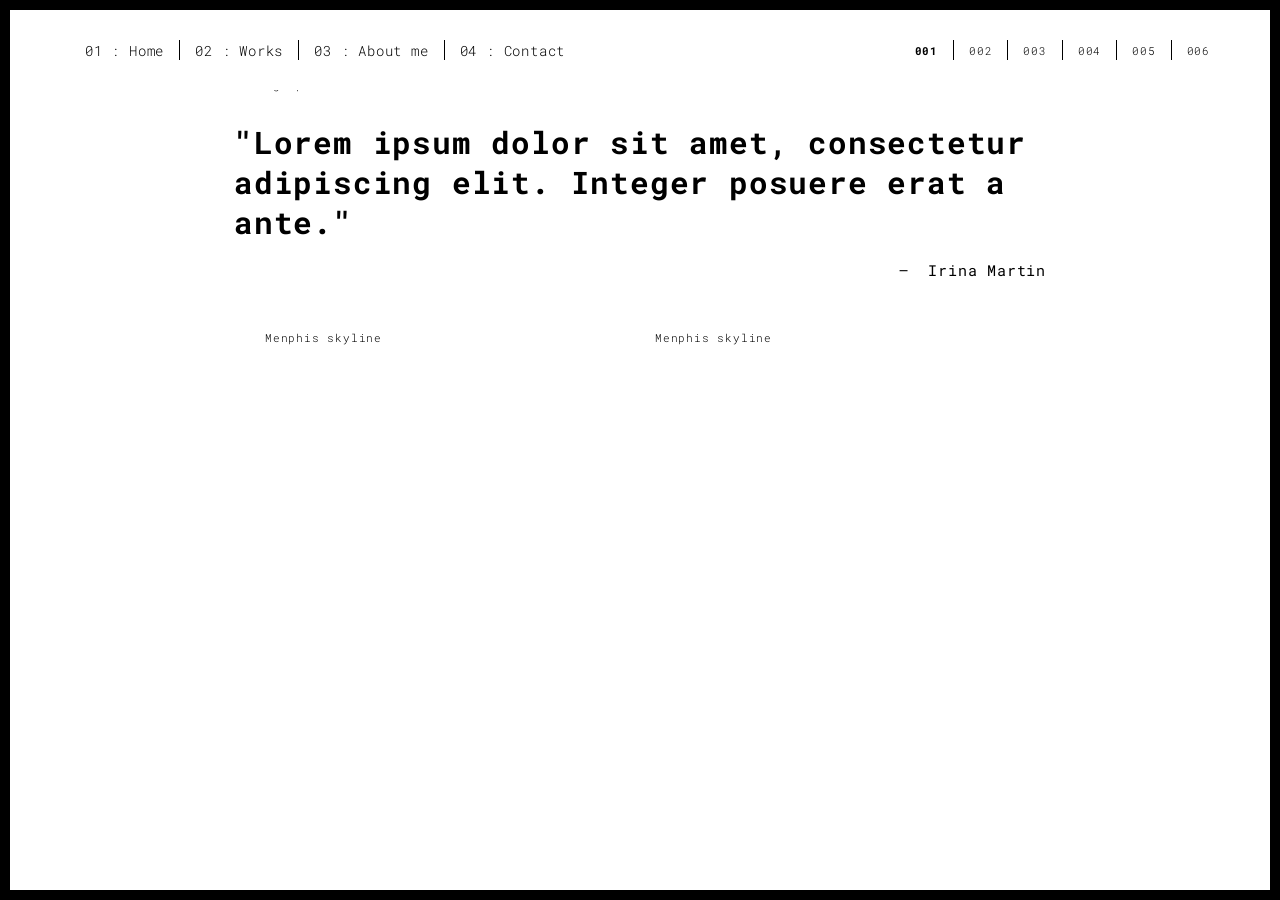
==== work.html @ f18ed704 "Add files via upload First Commit" ====
<!DOCTYPE html>
<html lang="en">

<head>
  <meta charset="UTF-8">
  <meta content="IE=edge" http-equiv="X-UA-Compatible">
  <meta content="width=device-width,initial-scale=1" name="viewport">
  <meta content="description" name="description">
  <meta name="google" content="notranslate" />
  <meta content="Mashup templates have been developped by Orson.io team" name="author">

  <!-- Disable tap highlight on IE -->
  <meta name="msapplication-tap-highlight" content="no">
  
  <link rel="apple-touch-icon" sizes="180x180" href="./assets/apple-icon-180x180.png">
  <link href="./assets/favicon.ico" rel="icon">

  <title>Title page</title>  

<link href="./main.3f6952e4.css" rel="stylesheet"></head>

<body class="">
<div id="site-border-left"></div>
<div id="site-border-right"></div>
<div id="site-border-top"></div>
<div id="site-border-bottom"></div>
<!-- Add your content of header -->
<header>
  <nav class="navbar  navbar-fixed-top navbar-default">
    <div class="container">
        <button type="button" class="navbar-toggle collapsed" data-toggle="collapse" data-target="#navbar-collapse" aria-expanded="false">
          <span class="sr-only">Toggle navigation</span>
          <span class="icon-bar"></span>
          <span class="icon-bar"></span>
          <span class="icon-bar"></span>
        </button>

      <div class="collapse navbar-collapse" id="navbar-collapse">
        <ul class="nav navbar-nav ">
          <li><a href="./index.html" title="">01 : Home</a></li>
          <li><a href="./works.html" title="">02 : Works</a></li>
          <li><a href="./about.html" title="">03 : About me</a></li>
          <li><a href="./contact.html" title="">04 : Contact</a></li>
        </ul>


          <ul class="nav navbar-nav navbar-right navbar-small visible-md visible-lg">
            <li><a href="./index.html" title="" class="active">001</a></li>
            <li><a href="./index.html" title="">002</a></li>
            <li><a href="./index.html" title="">003</a></li>
            <li><a href="./index.html" title="">004</a></li>
            <li><a href="./index.html" title="">005</a></li>
            <li><a href="./index.html" title="">006</a></li>
          </ul>


      </div> 
    </div>
  </nav>
</header>
<div class="section-container">
  <div class="container">
    <div class="row">
      <div class="col-xs-12">
        <img src="./assets/images/work001-01.jpg" class="img-responsive" alt="">
        <div class="card-container">
          <div class="text-center">
            <h1 class="h2">001 : Fringilla sit amet</h1>
          </div>
          <p>Coming Up Soon.</p>

          <blockquote>
            <p>"Lorem ipsum dolor sit amet, consectetur adipiscing elit. Integer posuere erat a ante."</p>
            <small class="pull-right">Irina Martin</small>
          </blockquote>
        </div>
      </div>

      
      
      <div class="col-md-8 col-md-offset-2 section-container-spacer">
        <div class="row">
          <div class="col-xs-12 col-md-6">
            <img src="./assets/images/work001-02.jpg" class="img-responsive" alt="">
            <p>Menphis skyline</p>
          </div>
          <div class="col-xs-12 col-md-6">
            <img src="./assets/images/work001-03.jpg" class="img-responsive" alt="">
            <p>Menphis skyline</p>
          </div>
        </div>
      </div>

      <div class="col-xs-12">
        <img src="./assets/images/work001-04.jpg" class="img-responsive" alt="">
      </div>

    </div>
  </div>
</div>


<footer class="footer-container text-center">
  <div class="container">
    <div class="row">
      <div class="col-xs-12">
      </div>
    </div>
  </div>
</footer>

<script>
  document.addEventListener("DOMContentLoaded", function (event) {
     navActivePage();
  });
</script>

<!-- Google Analytics: change UA-XXXXX-X to be your site's ID 

<script>
  (function (i, s, o, g, r, a, m) {
    i['GoogleAnalyticsObject'] = r; i[r] = i[r] || function () {
      (i[r].q = i[r].q || []).push(arguments)
    }, i[r].l = 1 * new Date(); a = s.createElement(o),
      m = s.getElementsByTagName(o)[0]; a.async = 1; a.src = g; m.parentNode.insertBefore(a, m)
  })(window, document, 'script', '//www.google-analytics.com/analytics.js', 'ga');
  ga('create', 'UA-XXXXX-X', 'auto');
  ga('send', 'pageview');
</script>

--> <script type="text/javascript" src="./main.70a66962.js"></script></body>

</html>
---- main.3f6952e4.css ----
@import url(https://fonts.googleapis.com/css?family=Roboto:900|Roboto+Mono:300,400,700);@import url(https://maxcdn.bootstrapcdn.com/font-awesome/4.7.0/css/font-awesome.min.css);/*!
 * Bootstrap v3.3.7 (http://getbootstrap.com)
 * Copyright 2011-2016 Twitter, Inc.
 * Licensed under MIT (https://github.com/twbs/bootstrap/blob/master/LICENSE)
 */
/*! normalize.css v3.0.3 | MIT License | github.com/necolas/normalize.css */html{font-family:sans-serif;-ms-text-size-adjust:100%;-webkit-text-size-adjust:100%}body{margin:0}article,aside,details,figcaption,figure,footer,header,hgroup,main,menu,nav,section,summary{display:block}audio,canvas,progress,video{display:inline-block;vertical-align:baseline}audio:not([controls]){display:none;height:0}[hidden],template{display:none}a{background-color:transparent}a:active,a:hover{outline:0}abbr[title]{border-bottom:1px dotted}b,strong{font-weight:700}dfn{font-style:italic}h1{font-size:2em;margin:.67em 0}mark{background:#ff0;color:#000}small{font-size:80%}sub,sup{font-size:75%;line-height:0;position:relative;vertical-align:baseline}sup{top:-.5em}sub{bottom:-.25em}img{border:0}svg:not(:root){overflow:hidden}figure{margin:1em 40px}hr{box-sizing:content-box;height:0}pre{overflow:auto}code,kbd,pre,samp{font-family:monospace,monospace;font-size:1em}button,input,optgroup,select,textarea{color:inherit;font:inherit;margin:0}button{overflow:visible}button,select{text-transform:none}button,html input[type=button],input[type=reset],input[type=submit]{-webkit-appearance:button;cursor:pointer}button[disabled],html input[disabled]{cursor:default}button::-moz-focus-inner,input::-moz-focus-inner{border:0;padding:0}input{line-height:normal}input[type=checkbox],input[type=radio]{box-sizing:border-box;padding:0}input[type=number]::-webkit-inner-spin-button,input[type=number]::-webkit-outer-spin-button{height:auto}input[type=search]{-webkit-appearance:textfield;box-sizing:content-box}input[type=search]::-webkit-search-cancel-button,input[type=search]::-webkit-search-decoration{-webkit-appearance:none}fieldset{border:1px solid silver;margin:0 2px;padding:.35em .625em .75em}textarea{overflow:auto}optgroup{font-weight:700}table{border-collapse:collapse;border-spacing:0}td,th{padding:0}

/*! Source: https://github.com/h5bp/html5-boilerplate/blob/master/src/css/main.css */@media print{*,:after,:before{background:transparent!important;color:#000!important;box-shadow:none!important;text-shadow:none!important}a,a:visited{text-decoration:underline}a[href]:after{content:" (" attr(href) ")"}abbr[title]:after{content:" (" attr(title) ")"}a[href^="#"]:after,a[href^="javascript:"]:after{content:""}blockquote,pre{border:1px solid #999;page-break-inside:avoid}thead{display:table-header-group}img,tr{page-break-inside:avoid}img{max-width:100%!important}h2,h3,p{orphans:3;widows:3}h2,h3{page-break-after:avoid}.navbar{display:none}.btn>.caret,.dropup>.btn>.caret{border-top-color:#000!important}.label{border:1px solid #000}.table{border-collapse:collapse!important}.table td,.table th{background-color:#fff!important}.table-bordered td,.table-bordered th{border:1px solid #ddd!important}}*,:after,:before{-webkit-box-sizing:border-box;-moz-box-sizing:border-box;box-sizing:border-box}html{font-size:10px;-webkit-tap-highlight-color:transparent}body{font-family:Roboto Mono,Helvetica,Arial,sans-serif;font-size:11px;line-height:1.78;color:#000;background-color:#fff}button,input,select,textarea{font-family:inherit;font-size:inherit;line-height:inherit}a{color:#001aff;text-decoration:none}a:focus,a:hover{color:#0012b3;text-decoration:underline}a:focus{outline:5px auto -webkit-focus-ring-color;outline-offset:-2px}figure{margin:0}img{vertical-align:middle}.img-responsive{display:block;max-width:100%;height:auto}.img-rounded{border-radius:0}.img-thumbnail{padding:4px;line-height:1.78;background-color:#fff;border:1px solid #ddd;border-radius:0;-webkit-transition:all .2s ease-in-out;-o-transition:all .2s ease-in-out;transition:all .2s ease-in-out;display:inline-block;max-width:100%;height:auto}.img-circle{border-radius:50%}hr{margin-top:19px;margin-bottom:19px;border:0;border-top:1px solid #eee}.sr-only{position:absolute;width:1px;height:1px;margin:-1px;padding:0;overflow:hidden;clip:rect(0,0,0,0);border:0}.sr-only-focusable:active,.sr-only-focusable:focus{position:static;width:auto;height:auto;margin:0;overflow:visible;clip:auto}[role=button]{cursor:pointer}.h1,.h2,.h3,.h4,.h5,.h6,h1,h2,h3,h4,h5,h6{font-family:Roboto Mono,Helvetica,Arial,sans-serif;font-weight:700;line-height:1.1;color:#000}.h1 .small,.h1 small,.h2 .small,.h2 small,.h3 .small,.h3 small,.h4 .small,.h4 small,.h5 .small,.h5 small,.h6 .small,.h6 small,h1 .small,h1 small,h2 .small,h2 small,h3 .small,h3 small,h4 .small,h4 small,h5 .small,h5 small,h6 .small,h6 small{font-weight:400;line-height:1;color:#777}.h1,.h2,.h3,h1,h2,h3{margin-top:19px;margin-bottom:9.5px}.h1 .small,.h1 small,.h2 .small,.h2 small,.h3 .small,.h3 small,h1 .small,h1 small,h2 .small,h2 small,h3 .small,h3 small{font-size:65%}.h4,.h5,.h6,h4,h5,h6{margin-top:9.5px;margin-bottom:9.5px}.h4 .small,.h4 small,.h5 .small,.h5 small,.h6 .small,.h6 small,h4 .small,h4 small,h5 .small,h5 small,h6 .small,h6 small{font-size:75%}.h1,h1{font-size:70px}.h2,h2{font-size:30px}.h3,h3{font-size:20px}.h4,.h5,h4,h5{font-size:11px}.h6,h6{font-size:10px}p{margin:0 0 9.5px}.lead{margin-bottom:19px;font-size:12px;font-weight:300;line-height:1.4}@media (min-width:768px){.lead{font-size:16.5px}}.small,small{font-size:90%}.mark,mark{background-color:#fcf8e3;padding:.2em}.text-left{text-align:left}.text-right{text-align:right}.text-center{text-align:center}.text-justify{text-align:justify}.text-nowrap{white-space:nowrap}.text-lowercase{text-transform:lowercase}.initialism,.text-uppercase{text-transform:uppercase}.text-capitalize{text-transform:capitalize}.text-muted{color:#777}.text-primary{color:#001aff}a.text-primary:focus,a.text-primary:hover{color:#0015cc}.text-success{color:#fff}a.text-success:focus,a.text-success:hover{color:#e6e6e6}.text-info{color:#31708f}a.text-info:focus,a.text-info:hover{color:#245269}.text-warning{color:#8a6d3b}a.text-warning:focus,a.text-warning:hover{color:#66512c}.text-danger{color:#fff}a.text-danger:focus,a.text-danger:hover{color:#e6e6e6}.bg-primary{color:#fff;background-color:#001aff}a.bg-primary:focus,a.bg-primary:hover{background-color:#0015cc}.bg-success,a.bg-success:focus,a.bg-success:hover{background-color:#000}.bg-info{background-color:#d9edf7}a.bg-info:focus,a.bg-info:hover{background-color:#afd9ee}.bg-warning{background-color:#fcf8e3}a.bg-warning:focus,a.bg-warning:hover{background-color:#f7ecb5}.bg-danger{background-color:red}a.bg-danger:focus,a.bg-danger:hover{background-color:#c00}.page-header{padding-bottom:8.5px;margin:38px 0 19px;border-bottom:1px solid #eee}ol,ul{margin-top:0;margin-bottom:9.5px}ol ol,ol ul,ul ol,ul ul{margin-bottom:0}.list-inline,.list-unstyled{padding-left:0;list-style:none}.list-inline{margin-left:-5px}.list-inline>li{display:inline-block;padding-left:5px;padding-right:5px}dl{margin-top:0;margin-bottom:19px}dd,dt{line-height:1.78}dt{font-weight:700}dd{margin-left:0}.dl-horizontal dd:after,.dl-horizontal dd:before{content:" ";display:table}.dl-horizontal dd:after{clear:both}@media (min-width:768px){.dl-horizontal dt{float:left;width:160px;clear:left;text-align:right;overflow:hidden;text-overflow:ellipsis;white-space:nowrap}.dl-horizontal dd{margin-left:180px}}abbr[data-original-title],abbr[title]{cursor:help;border-bottom:1px dotted #777}.initialism{font-size:90%}blockquote{padding:9.5px 19px;margin:0 0 19px;font-size:13.75px;border-left:5px solid #eee}blockquote ol:last-child,blockquote p:last-child,blockquote ul:last-child{margin-bottom:0}blockquote .small,blockquote footer,blockquote small{display:block;font-size:80%;line-height:1.78;color:#777}blockquote .small:before,blockquote footer:before,blockquote small:before{content:"\2014   \A0"}.blockquote-reverse,blockquote.pull-right{padding-right:15px;padding-left:0;border-right:5px solid #eee;border-left:0;text-align:right}.blockquote-reverse .small:before,.blockquote-reverse footer:before,.blockquote-reverse small:before,blockquote.pull-right .small:before,blockquote.pull-right footer:before,blockquote.pull-right small:before{content:""}.blockquote-reverse .small:after,.blockquote-reverse footer:after,.blockquote-reverse small:after,blockquote.pull-right .small:after,blockquote.pull-right footer:after,blockquote.pull-right small:after{content:"\A0   \2014"}address{margin-bottom:19px;font-style:normal;line-height:1.78}code,kbd,pre,samp{font-family:Menlo,Monaco,Consolas,Courier New,monospace}code{color:#c7254e;background-color:#f9f2f4}code,kbd{padding:2px 4px;font-size:90%;border-radius:0}kbd{color:#fff;background-color:#333;box-shadow:inset 0 -1px 0 rgba(0,0,0,.25)}kbd kbd{padding:0;font-size:100%;font-weight:700;box-shadow:none}pre{display:block;padding:9px;margin:0 0 9.5px;font-size:10px;line-height:1.78;word-break:break-all;word-wrap:break-word;color:#333;background-color:#f5f5f5;border:1px solid #ccc;border-radius:0}pre code{padding:0;font-size:inherit;color:inherit;white-space:pre-wrap;background-color:transparent;border-radius:0}.pre-scrollable{max-height:340px;overflow-y:scroll}.container{margin-right:auto;margin-left:auto;padding-left:15px;padding-right:15px}.container:after,.container:before{content:" ";display:table}.container:after{clear:both}@media (min-width:768px){.container{width:750px}}@media (min-width:992px){.container{width:970px}}@media (min-width:1200px){.container{width:1170px}}.container-fluid{margin-right:auto;margin-left:auto;padding-left:15px;padding-right:15px}.container-fluid:after,.container-fluid:before{content:" ";display:table}.container-fluid:after{clear:both}.row{margin-left:-15px;margin-right:-15px}.row:after,.row:before{content:" ";display:table}.row:after{clear:both}.col-lg-1,.col-lg-2,.col-lg-3,.col-lg-4,.col-lg-5,.col-lg-6,.col-lg-7,.col-lg-8,.col-lg-9,.col-lg-10,.col-lg-11,.col-lg-12,.col-md-1,.col-md-2,.col-md-3,.col-md-4,.col-md-5,.col-md-6,.col-md-7,.col-md-8,.col-md-9,.col-md-10,.col-md-11,.col-md-12,.col-sm-1,.col-sm-2,.col-sm-3,.col-sm-4,.col-sm-5,.col-sm-6,.col-sm-7,.col-sm-8,.col-sm-9,.col-sm-10,.col-sm-11,.col-sm-12,.col-xs-1,.col-xs-2,.col-xs-3,.col-xs-4,.col-xs-5,.col-xs-6,.col-xs-7,.col-xs-8,.col-xs-9,.col-xs-10,.col-xs-11,.col-xs-12{position:relative;min-height:1px;padding-left:15px;padding-right:15px}.col-xs-1,.col-xs-2,.col-xs-3,.col-xs-4,.col-xs-5,.col-xs-6,.col-xs-7,.col-xs-8,.col-xs-9,.col-xs-10,.col-xs-11,.col-xs-12{float:left}.col-xs-1{width:8.33333%}.col-xs-2{width:16.66667%}.col-xs-3{width:25%}.col-xs-4{width:33.33333%}.col-xs-5{width:41.66667%}.col-xs-6{width:50%}.col-xs-7{width:58.33333%}.col-xs-8{width:66.66667%}.col-xs-9{width:75%}.col-xs-10{width:83.33333%}.col-xs-11{width:91.66667%}.col-xs-12{width:100%}.col-xs-pull-0{right:auto}.col-xs-pull-1{right:8.33333%}.col-xs-pull-2{right:16.66667%}.col-xs-pull-3{right:25%}.col-xs-pull-4{right:33.33333%}.col-xs-pull-5{right:41.66667%}.col-xs-pull-6{right:50%}.col-xs-pull-7{right:58.33333%}.col-xs-pull-8{right:66.66667%}.col-xs-pull-9{right:75%}.col-xs-pull-10{right:83.33333%}.col-xs-pull-11{right:91.66667%}.col-xs-pull-12{right:100%}.col-xs-push-0{left:auto}.col-xs-push-1{left:8.33333%}.col-xs-push-2{left:16.66667%}.col-xs-push-3{left:25%}.col-xs-push-4{left:33.33333%}.col-xs-push-5{left:41.66667%}.col-xs-push-6{left:50%}.col-xs-push-7{left:58.33333%}.col-xs-push-8{left:66.66667%}.col-xs-push-9{left:75%}.col-xs-push-10{left:83.33333%}.col-xs-push-11{left:91.66667%}.col-xs-push-12{left:100%}.col-xs-offset-0{margin-left:0}.col-xs-offset-1{margin-left:8.33333%}.col-xs-offset-2{margin-left:16.66667%}.col-xs-offset-3{margin-left:25%}.col-xs-offset-4{margin-left:33.33333%}.col-xs-offset-5{margin-left:41.66667%}.col-xs-offset-6{margin-left:50%}.col-xs-offset-7{margin-left:58.33333%}.col-xs-offset-8{margin-left:66.66667%}.col-xs-offset-9{margin-left:75%}.col-xs-offset-10{margin-left:83.33333%}.col-xs-offset-11{margin-left:91.66667%}.col-xs-offset-12{margin-left:100%}@media (min-width:768px){.col-sm-1,.col-sm-2,.col-sm-3,.col-sm-4,.col-sm-5,.col-sm-6,.col-sm-7,.col-sm-8,.col-sm-9,.col-sm-10,.col-sm-11,.col-sm-12{float:left}.col-sm-1{width:8.33333%}.col-sm-2{width:16.66667%}.col-sm-3{width:25%}.col-sm-4{width:33.33333%}.col-sm-5{width:41.66667%}.col-sm-6{width:50%}.col-sm-7{width:58.33333%}.col-sm-8{width:66.66667%}.col-sm-9{width:75%}.col-sm-10{width:83.33333%}.col-sm-11{width:91.66667%}.col-sm-12{width:100%}.col-sm-pull-0{right:auto}.col-sm-pull-1{right:8.33333%}.col-sm-pull-2{right:16.66667%}.col-sm-pull-3{right:25%}.col-sm-pull-4{right:33.33333%}.col-sm-pull-5{right:41.66667%}.col-sm-pull-6{right:50%}.col-sm-pull-7{right:58.33333%}.col-sm-pull-8{right:66.66667%}.col-sm-pull-9{right:75%}.col-sm-pull-10{right:83.33333%}.col-sm-pull-11{right:91.66667%}.col-sm-pull-12{right:100%}.col-sm-push-0{left:auto}.col-sm-push-1{left:8.33333%}.col-sm-push-2{left:16.66667%}.col-sm-push-3{left:25%}.col-sm-push-4{left:33.33333%}.col-sm-push-5{left:41.66667%}.col-sm-push-6{left:50%}.col-sm-push-7{left:58.33333%}.col-sm-push-8{left:66.66667%}.col-sm-push-9{left:75%}.col-sm-push-10{left:83.33333%}.col-sm-push-11{left:91.66667%}.col-sm-push-12{left:100%}.col-sm-offset-0{margin-left:0}.col-sm-offset-1{margin-left:8.33333%}.col-sm-offset-2{margin-left:16.66667%}.col-sm-offset-3{margin-left:25%}.col-sm-offset-4{margin-left:33.33333%}.col-sm-offset-5{margin-left:41.66667%}.col-sm-offset-6{margin-left:50%}.col-sm-offset-7{margin-left:58.33333%}.col-sm-offset-8{margin-left:66.66667%}.col-sm-offset-9{margin-left:75%}.col-sm-offset-10{margin-left:83.33333%}.col-sm-offset-11{margin-left:91.66667%}.col-sm-offset-12{margin-left:100%}}@media (min-width:992px){.col-md-1,.col-md-2,.col-md-3,.col-md-4,.col-md-5,.col-md-6,.col-md-7,.col-md-8,.col-md-9,.col-md-10,.col-md-11,.col-md-12{float:left}.col-md-1{width:8.33333%}.col-md-2{width:16.66667%}.col-md-3{width:25%}.col-md-4{width:33.33333%}.col-md-5{width:41.66667%}.col-md-6{width:50%}.col-md-7{width:58.33333%}.col-md-8{width:66.66667%}.col-md-9{width:75%}.col-md-10{width:83.33333%}.col-md-11{width:91.66667%}.col-md-12{width:100%}.col-md-pull-0{right:auto}.col-md-pull-1{right:8.33333%}.col-md-pull-2{right:16.66667%}.col-md-pull-3{right:25%}.col-md-pull-4{right:33.33333%}.col-md-pull-5{right:41.66667%}.col-md-pull-6{right:50%}.col-md-pull-7{right:58.33333%}.col-md-pull-8{right:66.66667%}.col-md-pull-9{right:75%}.col-md-pull-10{right:83.33333%}.col-md-pull-11{right:91.66667%}.col-md-pull-12{right:100%}.col-md-push-0{left:auto}.col-md-push-1{left:8.33333%}.col-md-push-2{left:16.66667%}.col-md-push-3{left:25%}.col-md-push-4{left:33.33333%}.col-md-push-5{left:41.66667%}.col-md-push-6{left:50%}.col-md-push-7{left:58.33333%}.col-md-push-8{left:66.66667%}.col-md-push-9{left:75%}.col-md-push-10{left:83.33333%}.col-md-push-11{left:91.66667%}.col-md-push-12{left:100%}.col-md-offset-0{margin-left:0}.col-md-offset-1{margin-left:8.33333%}.col-md-offset-2{margin-left:16.66667%}.col-md-offset-3{margin-left:25%}.col-md-offset-4{margin-left:33.33333%}.col-md-offset-5{margin-left:41.66667%}.col-md-offset-6{margin-left:50%}.col-md-offset-7{margin-left:58.33333%}.col-md-offset-8{margin-left:66.66667%}.col-md-offset-9{margin-left:75%}.col-md-offset-10{margin-left:83.33333%}.col-md-offset-11{margin-left:91.66667%}.col-md-offset-12{margin-left:100%}}@media (min-width:1200px){.col-lg-1,.col-lg-2,.col-lg-3,.col-lg-4,.col-lg-5,.col-lg-6,.col-lg-7,.col-lg-8,.col-lg-9,.col-lg-10,.col-lg-11,.col-lg-12{float:left}.col-lg-1{width:8.33333%}.col-lg-2{width:16.66667%}.col-lg-3{width:25%}.col-lg-4{width:33.33333%}.col-lg-5{width:41.66667%}.col-lg-6{width:50%}.col-lg-7{width:58.33333%}.col-lg-8{width:66.66667%}.col-lg-9{width:75%}.col-lg-10{width:83.33333%}.col-lg-11{width:91.66667%}.col-lg-12{width:100%}.col-lg-pull-0{right:auto}.col-lg-pull-1{right:8.33333%}.col-lg-pull-2{right:16.66667%}.col-lg-pull-3{right:25%}.col-lg-pull-4{right:33.33333%}.col-lg-pull-5{right:41.66667%}.col-lg-pull-6{right:50%}.col-lg-pull-7{right:58.33333%}.col-lg-pull-8{right:66.66667%}.col-lg-pull-9{right:75%}.col-lg-pull-10{right:83.33333%}.col-lg-pull-11{right:91.66667%}.col-lg-pull-12{right:100%}.col-lg-push-0{left:auto}.col-lg-push-1{left:8.33333%}.col-lg-push-2{left:16.66667%}.col-lg-push-3{left:25%}.col-lg-push-4{left:33.33333%}.col-lg-push-5{left:41.66667%}.col-lg-push-6{left:50%}.col-lg-push-7{left:58.33333%}.col-lg-push-8{left:66.66667%}.col-lg-push-9{left:75%}.col-lg-push-10{left:83.33333%}.col-lg-push-11{left:91.66667%}.col-lg-push-12{left:100%}.col-lg-offset-0{margin-left:0}.col-lg-offset-1{margin-left:8.33333%}.col-lg-offset-2{margin-left:16.66667%}.col-lg-offset-3{margin-left:25%}.col-lg-offset-4{margin-left:33.33333%}.col-lg-offset-5{margin-left:41.66667%}.col-lg-offset-6{margin-left:50%}.col-lg-offset-7{margin-left:58.33333%}.col-lg-offset-8{margin-left:66.66667%}.col-lg-offset-9{margin-left:75%}.col-lg-offset-10{margin-left:83.33333%}.col-lg-offset-11{margin-left:91.66667%}.col-lg-offset-12{margin-left:100%}}table{background-color:transparent}caption{padding-top:8px;padding-bottom:8px;color:#777}caption,th{text-align:left}.table{width:100%;max-width:100%;margin-bottom:19px}.table>tbody>tr>td,.table>tbody>tr>th,.table>tfoot>tr>td,.table>tfoot>tr>th,.table>thead>tr>td,.table>thead>tr>th{padding:8px;line-height:1.78;vertical-align:top;border-top:1px solid #ddd}.table>thead>tr>th{vertical-align:bottom;border-bottom:2px solid #ddd}.table>caption+thead>tr:first-child>td,.table>caption+thead>tr:first-child>th,.table>colgroup+thead>tr:first-child>td,.table>colgroup+thead>tr:first-child>th,.table>thead:first-child>tr:first-child>td,.table>thead:first-child>tr:first-child>th{border-top:0}.table>tbody+tbody{border-top:2px solid #ddd}.table .table{background-color:#fff}.table-condensed>tbody>tr>td,.table-condensed>tbody>tr>th,.table-condensed>tfoot>tr>td,.table-condensed>tfoot>tr>th,.table-condensed>thead>tr>td,.table-condensed>thead>tr>th{padding:5px}.table-bordered,.table-bordered>tbody>tr>td,.table-bordered>tbody>tr>th,.table-bordered>tfoot>tr>td,.table-bordered>tfoot>tr>th,.table-bordered>thead>tr>td,.table-bordered>thead>tr>th{border:1px solid #ddd}.table-bordered>thead>tr>td,.table-bordered>thead>tr>th{border-bottom-width:2px}.table-striped>tbody>tr:nth-of-type(odd){background-color:#f9f9f9}.table-hover>tbody>tr:hover{background-color:#f5f5f5}table col[class*=col-]{position:static;float:none;display:table-column}table td[class*=col-],table th[class*=col-]{position:static;float:none;display:table-cell}.table>tbody>tr.active>td,.table>tbody>tr.active>th,.table>tbody>tr>td.active,.table>tbody>tr>th.active,.table>tfoot>tr.active>td,.table>tfoot>tr.active>th,.table>tfoot>tr>td.active,.table>tfoot>tr>th.active,.table>thead>tr.active>td,.table>thead>tr.active>th,.table>thead>tr>td.active,.table>thead>tr>th.active{background-color:#f5f5f5}.table-hover>tbody>tr.active:hover>td,.table-hover>tbody>tr.active:hover>th,.table-hover>tbody>tr:hover>.active,.table-hover>tbody>tr>td.active:hover,.table-hover>tbody>tr>th.active:hover{background-color:#e8e8e8}.table-hover>tbody>tr.success:hover>td,.table-hover>tbody>tr.success:hover>th,.table-hover>tbody>tr:hover>.success,.table-hover>tbody>tr>td.success:hover,.table-hover>tbody>tr>th.success:hover,.table>tbody>tr.success>td,.table>tbody>tr.success>th,.table>tbody>tr>td.success,.table>tbody>tr>th.success,.table>tfoot>tr.success>td,.table>tfoot>tr.success>th,.table>tfoot>tr>td.success,.table>tfoot>tr>th.success,.table>thead>tr.success>td,.table>thead>tr.success>th,.table>thead>tr>td.success,.table>thead>tr>th.success{background-color:#000}.table>tbody>tr.info>td,.table>tbody>tr.info>th,.table>tbody>tr>td.info,.table>tbody>tr>th.info,.table>tfoot>tr.info>td,.table>tfoot>tr.info>th,.table>tfoot>tr>td.info,.table>tfoot>tr>th.info,.table>thead>tr.info>td,.table>thead>tr.info>th,.table>thead>tr>td.info,.table>thead>tr>th.info{background-color:#d9edf7}.table-hover>tbody>tr.info:hover>td,.table-hover>tbody>tr.info:hover>th,.table-hover>tbody>tr:hover>.info,.table-hover>tbody>tr>td.info:hover,.table-hover>tbody>tr>th.info:hover{background-color:#c4e3f3}.table>tbody>tr.warning>td,.table>tbody>tr.warning>th,.table>tbody>tr>td.warning,.table>tbody>tr>th.warning,.table>tfoot>tr.warning>td,.table>tfoot>tr.warning>th,.table>tfoot>tr>td.warning,.table>tfoot>tr>th.warning,.table>thead>tr.warning>td,.table>thead>tr.warning>th,.table>thead>tr>td.warning,.table>thead>tr>th.warning{background-color:#fcf8e3}.table-hover>tbody>tr.warning:hover>td,.table-hover>tbody>tr.warning:hover>th,.table-hover>tbody>tr:hover>.warning,.table-hover>tbody>tr>td.warning:hover,.table-hover>tbody>tr>th.warning:hover{background-color:#faf2cc}.table>tbody>tr.danger>td,.table>tbody>tr.danger>th,.table>tbody>tr>td.danger,.table>tbody>tr>th.danger,.table>tfoot>tr.danger>td,.table>tfoot>tr.danger>th,.table>tfoot>tr>td.danger,.table>tfoot>tr>th.danger,.table>thead>tr.danger>td,.table>thead>tr.danger>th,.table>thead>tr>td.danger,.table>thead>tr>th.danger{background-color:red}.table-hover>tbody>tr.danger:hover>td,.table-hover>tbody>tr.danger:hover>th,.table-hover>tbody>tr:hover>.danger,.table-hover>tbody>tr>td.danger:hover,.table-hover>tbody>tr>th.danger:hover{background-color:#e60000}.table-responsive{overflow-x:auto;min-height:.01%}@media screen and (max-width:767px){.table-responsive{width:100%;margin-bottom:14.25px;overflow-y:hidden;-ms-overflow-style:-ms-autohiding-scrollbar;border:1px solid #ddd}.table-responsive>.table{margin-bottom:0}.table-responsive>.table>tbody>tr>td,.table-responsive>.table>tbody>tr>th,.table-responsive>.table>tfoot>tr>td,.table-responsive>.table>tfoot>tr>th,.table-responsive>.table>thead>tr>td,.table-responsive>.table>thead>tr>th{white-space:nowrap}.table-responsive>.table-bordered{border:0}.table-responsive>.table-bordered>tbody>tr>td:first-child,.table-responsive>.table-bordered>tbody>tr>th:first-child,.table-responsive>.table-bordered>tfoot>tr>td:first-child,.table-responsive>.table-bordered>tfoot>tr>th:first-child,.table-responsive>.table-bordered>thead>tr>td:first-child,.table-responsive>.table-bordered>thead>tr>th:first-child{border-left:0}.table-responsive>.table-bordered>tbody>tr>td:last-child,.table-responsive>.table-bordered>tbody>tr>th:last-child,.table-responsive>.table-bordered>tfoot>tr>td:last-child,.table-responsive>.table-bordered>tfoot>tr>th:last-child,.table-responsive>.table-bordered>thead>tr>td:last-child,.table-responsive>.table-bordered>thead>tr>th:last-child{border-right:0}.table-responsive>.table-bordered>tbody>tr:last-child>td,.table-responsive>.table-bordered>tbody>tr:last-child>th,.table-responsive>.table-bordered>tfoot>tr:last-child>td,.table-responsive>.table-bordered>tfoot>tr:last-child>th{border-bottom:0}}fieldset{margin:0;min-width:0}fieldset,legend{padding:0;border:0}legend{display:block;width:100%;margin-bottom:19px;font-size:16.5px;line-height:inherit;color:#333;border-bottom:1px solid #e5e5e5}label{display:inline-block;max-width:100%;margin-bottom:5px;font-weight:700}input[type=search]{-webkit-box-sizing:border-box;-moz-box-sizing:border-box;box-sizing:border-box}input[type=checkbox],input[type=radio]{margin:4px 0 0;margin-top:1px\9;line-height:normal}input[type=file]{display:block}input[type=range]{display:block;width:100%}select[multiple],select[size]{height:auto}input[type=checkbox]:focus,input[type=file]:focus,input[type=radio]:focus{outline:5px auto -webkit-focus-ring-color;outline-offset:-2px}output{padding-top:9px}.form-control,output{display:block;font-size:11px;line-height:1.78;color:#555}.form-control{width:100%;height:40px;padding:8px 14px;background-color:#fff;background-image:none;border:1px solid #000;border-radius:0;-webkit-box-shadow:inset 0 1px 1px rgba(0,0,0,.075);box-shadow:inset 0 1px 1px rgba(0,0,0,.075);-webkit-transition:border-color .15s ease-in-out,box-shadow .15s ease-in-out;-o-transition:border-color ease-in-out .15s,box-shadow ease-in-out .15s;transition:border-color .15s ease-in-out,box-shadow .15s ease-in-out}.form-control:focus{border-color:#66afe9;-webkit-box-shadow:inset 0 1px 1px rgba(0,0,0,.075),0 0 8px rgba(102,175,233,.6);box-shadow:inset 0 1px 1px rgba(0,0,0,.075),0 0 8px rgba(102,175,233,.6)}.form-control::-moz-placeholder{color:#999;opacity:1}.form-control:-ms-input-placeholder{color:#999}.form-control::-webkit-input-placeholder{color:#999}.form-control::-ms-expand{border:0;background-color:transparent}.form-control[disabled],.form-control[readonly],fieldset[disabled] .form-control{background-color:#eee;opacity:1}.form-control[disabled],fieldset[disabled] .form-control{cursor:not-allowed}textarea.form-control{height:auto}input[type=search]{-webkit-appearance:none}@media screen and (-webkit-min-device-pixel-ratio:0){input[type=date].form-control,input[type=datetime-local].form-control,input[type=month].form-control,input[type=time].form-control{line-height:40px}.input-group-sm>.input-group-btn>input[type=date].btn,.input-group-sm>.input-group-btn>input[type=datetime-local].btn,.input-group-sm>.input-group-btn>input[type=month].btn,.input-group-sm>.input-group-btn>input[type=time].btn,.input-group-sm>input[type=date].form-control,.input-group-sm>input[type=date].input-group-addon,.input-group-sm>input[type=datetime-local].form-control,.input-group-sm>input[type=datetime-local].input-group-addon,.input-group-sm>input[type=month].form-control,.input-group-sm>input[type=month].input-group-addon,.input-group-sm>input[type=time].form-control,.input-group-sm>input[type=time].input-group-addon,.input-group-sm input[type=date],.input-group-sm input[type=datetime-local],.input-group-sm input[type=month],.input-group-sm input[type=time],input[type=date].input-sm,input[type=datetime-local].input-sm,input[type=month].input-sm,input[type=time].input-sm{line-height:27px}.input-group-lg>.input-group-btn>input[type=date].btn,.input-group-lg>.input-group-btn>input[type=datetime-local].btn,.input-group-lg>.input-group-btn>input[type=month].btn,.input-group-lg>.input-group-btn>input[type=time].btn,.input-group-lg>input[type=date].form-control,.input-group-lg>input[type=date].input-group-addon,.input-group-lg>input[type=datetime-local].form-control,.input-group-lg>input[type=datetime-local].input-group-addon,.input-group-lg>input[type=month].form-control,.input-group-lg>input[type=month].input-group-addon,.input-group-lg>input[type=time].form-control,.input-group-lg>input[type=time].input-group-addon,.input-group-lg input[type=date],.input-group-lg input[type=datetime-local],.input-group-lg input[type=month],.input-group-lg input[type=time],input[type=date].input-lg,input[type=datetime-local].input-lg,input[type=month].input-lg,input[type=time].input-lg{line-height:41px}}.form-group{margin-bottom:15px}.checkbox,.radio{position:relative;display:block;margin-top:10px;margin-bottom:10px}.checkbox label,.radio label{min-height:19px;padding-left:20px;margin-bottom:0;font-weight:400;cursor:pointer}.checkbox-inline input[type=checkbox],.checkbox input[type=checkbox],.radio-inline input[type=radio],.radio input[type=radio]{position:absolute;margin-left:-20px;margin-top:4px\9}.checkbox+.checkbox,.radio+.radio{margin-top:-5px}.checkbox-inline,.radio-inline{position:relative;display:inline-block;padding-left:20px;margin-bottom:0;vertical-align:middle;font-weight:400;cursor:pointer}.checkbox-inline+.checkbox-inline,.radio-inline+.radio-inline{margin-top:0;margin-left:10px}.checkbox-inline.disabled,.checkbox.disabled label,.radio-inline.disabled,.radio.disabled label,fieldset[disabled] .checkbox-inline,fieldset[disabled] .checkbox label,fieldset[disabled] .radio-inline,fieldset[disabled] .radio label,fieldset[disabled] input[type=checkbox],fieldset[disabled] input[type=radio],input[type=checkbox].disabled,input[type=checkbox][disabled],input[type=radio].disabled,input[type=radio][disabled]{cursor:not-allowed}.form-control-static{padding-top:9px;padding-bottom:9px;margin-bottom:0;min-height:30px}.form-control-static.input-lg,.form-control-static.input-sm,.input-group-lg>.form-control-static.form-control,.input-group-lg>.form-control-static.input-group-addon,.input-group-lg>.input-group-btn>.form-control-static.btn,.input-group-sm>.form-control-static.form-control,.input-group-sm>.form-control-static.input-group-addon,.input-group-sm>.input-group-btn>.form-control-static.btn{padding-left:0;padding-right:0}.input-group-sm>.form-control,.input-group-sm>.input-group-addon,.input-group-sm>.input-group-btn>.btn,.input-sm{height:27px;padding:5px 10px;font-size:10px;line-height:1.5;border-radius:0}.input-group-sm>.input-group-btn>select.btn,.input-group-sm>select.form-control,.input-group-sm>select.input-group-addon,select.input-sm{height:27px;line-height:27px}.input-group-sm>.input-group-btn>select[multiple].btn,.input-group-sm>.input-group-btn>textarea.btn,.input-group-sm>select[multiple].form-control,.input-group-sm>select[multiple].input-group-addon,.input-group-sm>textarea.form-control,.input-group-sm>textarea.input-group-addon,select[multiple].input-sm,textarea.input-sm{height:auto}.form-group-sm .form-control{height:27px;padding:5px 10px;font-size:10px;line-height:1.5;border-radius:0}.form-group-sm select.form-control{height:27px;line-height:27px}.form-group-sm select[multiple].form-control,.form-group-sm textarea.form-control{height:auto}.form-group-sm .form-control-static{height:27px;min-height:29px;padding:6px 10px;font-size:10px;line-height:1.5}.input-group-lg>.form-control,.input-group-lg>.input-group-addon,.input-group-lg>.input-group-btn>.btn,.input-lg{height:41px;padding:10px 16px;font-size:14px;line-height:1.33333;border-radius:0}.input-group-lg>.input-group-btn>select.btn,.input-group-lg>select.form-control,.input-group-lg>select.input-group-addon,select.input-lg{height:41px;line-height:41px}.input-group-lg>.input-group-btn>select[multiple].btn,.input-group-lg>.input-group-btn>textarea.btn,.input-group-lg>select[multiple].form-control,.input-group-lg>select[multiple].input-group-addon,.input-group-lg>textarea.form-control,.input-group-lg>textarea.input-group-addon,select[multiple].input-lg,textarea.input-lg{height:auto}.form-group-lg .form-control{height:41px;padding:10px 16px;font-size:14px;line-height:1.33333;border-radius:0}.form-group-lg select.form-control{height:41px;line-height:41px}.form-group-lg select[multiple].form-control,.form-group-lg textarea.form-control{height:auto}.form-group-lg .form-control-static{height:41px;min-height:33px;padding:11px 16px;font-size:14px;line-height:1.33333}.has-feedback{position:relative}.has-feedback .form-control{padding-right:50px}.form-control-feedback{position:absolute;top:0;right:0;z-index:2;display:block;width:40px;height:40px;line-height:40px;text-align:center;pointer-events:none}.form-group-lg .form-control+.form-control-feedback,.input-group-lg+.form-control-feedback,.input-group-lg>.form-control+.form-control-feedback,.input-group-lg>.input-group-addon+.form-control-feedback,.input-group-lg>.input-group-btn>.btn+.form-control-feedback,.input-lg+.form-control-feedback{width:41px;height:41px;line-height:41px}.form-group-sm .form-control+.form-control-feedback,.input-group-sm+.form-control-feedback,.input-group-sm>.form-control+.form-control-feedback,.input-group-sm>.input-group-addon+.form-control-feedback,.input-group-sm>.input-group-btn>.btn+.form-control-feedback,.input-sm+.form-control-feedback{width:27px;height:27px;line-height:27px}.has-success .checkbox,.has-success .checkbox-inline,.has-success.checkbox-inline label,.has-success.checkbox label,.has-success .control-label,.has-success .help-block,.has-success .radio,.has-success .radio-inline,.has-success.radio-inline label,.has-success.radio label{color:#fff}.has-success .form-control{border-color:#fff;-webkit-box-shadow:inset 0 1px 1px rgba(0,0,0,.075);box-shadow:inset 0 1px 1px rgba(0,0,0,.075)}.has-success .form-control:focus{border-color:#e6e6e6;-webkit-box-shadow:inset 0 1px 1px rgba(0,0,0,.075),0 0 6px #fff;box-shadow:inset 0 1px 1px rgba(0,0,0,.075),0 0 6px #fff}.has-success .input-group-addon{color:#fff;border-color:#fff;background-color:#000}.has-success .form-control-feedback{color:#fff}.has-warning .checkbox,.has-warning .checkbox-inline,.has-warning.checkbox-inline label,.has-warning.checkbox label,.has-warning .control-label,.has-warning .help-block,.has-warning .radio,.has-warning .radio-inline,.has-warning.radio-inline label,.has-warning.radio label{color:#8a6d3b}.has-warning .form-control{border-color:#8a6d3b;-webkit-box-shadow:inset 0 1px 1px rgba(0,0,0,.075);box-shadow:inset 0 1px 1px rgba(0,0,0,.075)}.has-warning .form-control:focus{border-color:#66512c;-webkit-box-shadow:inset 0 1px 1px rgba(0,0,0,.075),0 0 6px #c0a16b;box-shadow:inset 0 1px 1px rgba(0,0,0,.075),0 0 6px #c0a16b}.has-warning .input-group-addon{color:#8a6d3b;border-color:#8a6d3b;background-color:#fcf8e3}.has-warning .form-control-feedback{color:#8a6d3b}.has-error .checkbox,.has-error .checkbox-inline,.has-error.checkbox-inline label,.has-error.checkbox label,.has-error .control-label,.has-error .help-block,.has-error .radio,.has-error .radio-inline,.has-error.radio-inline label,.has-error.radio label{color:#fff}.has-error .form-control{border-color:#fff;-webkit-box-shadow:inset 0 1px 1px rgba(0,0,0,.075);box-shadow:inset 0 1px 1px rgba(0,0,0,.075)}.has-error .form-control:focus{border-color:#e6e6e6;-webkit-box-shadow:inset 0 1px 1px rgba(0,0,0,.075),0 0 6px #fff;box-shadow:inset 0 1px 1px rgba(0,0,0,.075),0 0 6px #fff}.has-error .input-group-addon{color:#fff;border-color:#fff;background-color:red}.has-error .form-control-feedback{color:#fff}.has-feedback label~.form-control-feedback{top:24px}.has-feedback label.sr-only~.form-control-feedback{top:0}.help-block{display:block;margin-top:5px;margin-bottom:10px;color:#404040}@media (min-width:768px){.form-inline .form-group{display:inline-block;margin-bottom:0;vertical-align:middle}.form-inline .form-control{display:inline-block;width:auto;vertical-align:middle}.form-inline .form-control-static{display:inline-block}.form-inline .input-group{display:inline-table;vertical-align:middle}.form-inline .input-group .form-control,.form-inline .input-group .input-group-addon,.form-inline .input-group .input-group-btn{width:auto}.form-inline .input-group>.form-control{width:100%}.form-inline .control-label{margin-bottom:0;vertical-align:middle}.form-inline .checkbox,.form-inline .radio{display:inline-block;margin-top:0;margin-bottom:0;vertical-align:middle}.form-inline .checkbox label,.form-inline .radio label{padding-left:0}.form-inline .checkbox input[type=checkbox],.form-inline .radio input[type=radio]{position:relative;margin-left:0}.form-inline .has-feedback .form-control-feedback{top:0}}.form-horizontal .checkbox,.form-horizontal .checkbox-inline,.form-horizontal .radio,.form-horizontal .radio-inline{margin-top:0;margin-bottom:0;padding-top:9px}.form-horizontal .checkbox,.form-horizontal .radio{min-height:28px}.form-horizontal .form-group{margin-left:-15px;margin-right:-15px}.form-horizontal .form-group:after,.form-horizontal .form-group:before{content:" ";display:table}.form-horizontal .form-group:after{clear:both}@media (min-width:768px){.form-horizontal .control-label{text-align:right;margin-bottom:0;padding-top:9px}}.form-horizontal .has-feedback .form-control-feedback{right:15px}@media (min-width:768px){.form-horizontal .form-group-lg .control-label{padding-top:11px;font-size:14px}}@media (min-width:768px){.form-horizontal .form-group-sm .control-label{padding-top:6px;font-size:10px}}.btn{display:inline-block;margin-bottom:0;font-weight:400;text-align:center;vertical-align:middle;touch-action:manipulation;cursor:pointer;background-image:none;border:1px solid transparent;white-space:nowrap;padding:8px 14px;font-size:11px;line-height:1.78;border-radius:0;-webkit-user-select:none;-moz-user-select:none;-ms-user-select:none;user-select:none}.btn.active.focus,.btn.active:focus,.btn.focus,.btn:active.focus,.btn:active:focus,.btn:focus{outline:5px auto -webkit-focus-ring-color;outline-offset:-2px}.btn.focus,.btn:focus,.btn:hover{color:#000;text-decoration:none}.btn.active,.btn:active{outline:0;background-image:none;-webkit-box-shadow:inset 0 3px 5px rgba(0,0,0,.125);box-shadow:inset 0 3px 5px rgba(0,0,0,.125)}.btn.disabled,.btn[disabled],fieldset[disabled] .btn{cursor:not-allowed;opacity:.65;filter:alpha(opacity=65);-webkit-box-shadow:none;box-shadow:none}a.btn.disabled,fieldset[disabled] a.btn{pointer-events:none}.btn-default,.btn-default.active,.btn-default.active.focus,.btn-default.active:focus,.btn-default.active:hover,.btn-default.focus,.btn-default:active,.btn-default:active.focus,.btn-default:active:focus,.btn-default:active:hover,.btn-default:focus,.btn-default:hover,.open>.btn-default.dropdown-toggle,.open>.btn-default.dropdown-toggle.focus,.open>.btn-default.dropdown-toggle:focus,.open>.btn-default.dropdown-toggle:hover{color:#000;background-color:transparent;border-color:#000}.btn-default.active,.btn-default:active,.open>.btn-default.dropdown-toggle{background-image:none}.btn-default.disabled.focus,.btn-default.disabled:focus,.btn-default.disabled:hover,.btn-default[disabled].focus,.btn-default[disabled]:focus,.btn-default[disabled]:hover,fieldset[disabled] .btn-default.focus,fieldset[disabled] .btn-default:focus,fieldset[disabled] .btn-default:hover{background-color:transparent;border-color:#000}.btn-default .badge{color:transparent;background-color:#000}.btn-primary{color:#001aff;background-color:transparent;border-color:#001aff}.btn-primary.focus,.btn-primary:focus{color:#001aff;background-color:transparent;border-color:#000d80}.btn-primary.active,.btn-primary:active,.btn-primary:hover,.open>.btn-primary.dropdown-toggle{color:#001aff;background-color:transparent;border-color:#0014c2}.btn-primary.active.focus,.btn-primary.active:focus,.btn-primary.active:hover,.btn-primary:active.focus,.btn-primary:active:focus,.btn-primary:active:hover,.open>.btn-primary.dropdown-toggle.focus,.open>.btn-primary.dropdown-toggle:focus,.open>.btn-primary.dropdown-toggle:hover{color:#001aff;background-color:transparent;border-color:#000d80}.btn-primary.active,.btn-primary:active,.open>.btn-primary.dropdown-toggle{background-image:none}.btn-primary.disabled.focus,.btn-primary.disabled:focus,.btn-primary.disabled:hover,.btn-primary[disabled].focus,.btn-primary[disabled]:focus,.btn-primary[disabled]:hover,fieldset[disabled] .btn-primary.focus,fieldset[disabled] .btn-primary:focus,fieldset[disabled] .btn-primary:hover{background-color:transparent;border-color:#001aff}.btn-primary .badge{color:transparent;background-color:#001aff}.btn-success{color:#5cb85c;background-color:transparent;border-color:#5cb85c}.btn-success.focus,.btn-success:focus{color:#5cb85c;background-color:transparent;border-color:#2d672d}.btn-success.active,.btn-success:active,.btn-success:hover,.open>.btn-success.dropdown-toggle{color:#5cb85c;background-color:transparent;border-color:#419641}.btn-success.active.focus,.btn-success.active:focus,.btn-success.active:hover,.btn-success:active.focus,.btn-success:active:focus,.btn-success:active:hover,.open>.btn-success.dropdown-toggle.focus,.open>.btn-success.dropdown-toggle:focus,.open>.btn-success.dropdown-toggle:hover{color:#5cb85c;background-color:transparent;border-color:#2d672d}.btn-success.active,.btn-success:active,.open>.btn-success.dropdown-toggle{background-image:none}.btn-success.disabled.focus,.btn-success.disabled:focus,.btn-success.disabled:hover,.btn-success[disabled].focus,.btn-success[disabled]:focus,.btn-success[disabled]:hover,fieldset[disabled] .btn-success.focus,fieldset[disabled] .btn-success:focus,fieldset[disabled] .btn-success:hover{background-color:transparent;border-color:#5cb85c}.btn-success .badge{color:transparent;background-color:#5cb85c}.btn-info{border-color:#5bc0de}.btn-info,.btn-info.focus,.btn-info:focus{color:#5bc0de;background-color:transparent}.btn-info.focus,.btn-info:focus{border-color:#1f7e9a}.btn-info.active,.btn-info:active,.btn-info:hover,.open>.btn-info.dropdown-toggle{color:#5bc0de;background-color:transparent;border-color:#2aabd2}.btn-info.active.focus,.btn-info.active:focus,.btn-info.active:hover,.btn-info:active.focus,.btn-info:active:focus,.btn-info:active:hover,.open>.btn-info.dropdown-toggle.focus,.open>.btn-info.dropdown-toggle:focus,.open>.btn-info.dropdown-toggle:hover{color:#5bc0de;background-color:transparent;border-color:#1f7e9a}.btn-info.active,.btn-info:active,.open>.btn-info.dropdown-toggle{background-image:none}.btn-info.disabled.focus,.btn-info.disabled:focus,.btn-info.disabled:hover,.btn-info[disabled].focus,.btn-info[disabled]:focus,.btn-info[disabled]:hover,fieldset[disabled] .btn-info.focus,fieldset[disabled] .btn-info:focus,fieldset[disabled] .btn-info:hover{background-color:transparent;border-color:#5bc0de}.btn-info .badge{color:transparent;background-color:#5bc0de}.btn-warning{color:#f0ad4e;background-color:transparent;border-color:#f0ad4e}.btn-warning.focus,.btn-warning:focus{color:#f0ad4e;background-color:transparent;border-color:#b06d0f}.btn-warning.active,.btn-warning:active,.btn-warning:hover,.open>.btn-warning.dropdown-toggle{color:#f0ad4e;background-color:transparent;border-color:#eb9316}.btn-warning.active.focus,.btn-warning.active:focus,.btn-warning.active:hover,.btn-warning:active.focus,.btn-warning:active:focus,.btn-warning:active:hover,.open>.btn-warning.dropdown-toggle.focus,.open>.btn-warning.dropdown-toggle:focus,.open>.btn-warning.dropdown-toggle:hover{color:#f0ad4e;background-color:transparent;border-color:#b06d0f}.btn-warning.active,.btn-warning:active,.open>.btn-warning.dropdown-toggle{background-image:none}.btn-warning.disabled.focus,.btn-warning.disabled:focus,.btn-warning.disabled:hover,.btn-warning[disabled].focus,.btn-warning[disabled]:focus,.btn-warning[disabled]:hover,fieldset[disabled] .btn-warning.focus,fieldset[disabled] .btn-warning:focus,fieldset[disabled] .btn-warning:hover{background-color:transparent;border-color:#f0ad4e}.btn-warning .badge{color:transparent;background-color:#f0ad4e}.btn-danger{color:#d9534f;background-color:transparent;border-color:#d9534f}.btn-danger.focus,.btn-danger:focus{color:#d9534f;background-color:transparent;border-color:#8b211e}.btn-danger.active,.btn-danger:active,.btn-danger:hover,.open>.btn-danger.dropdown-toggle{color:#d9534f;background-color:transparent;border-color:#c12e2a}.btn-danger.active.focus,.btn-danger.active:focus,.btn-danger.active:hover,.btn-danger:active.focus,.btn-danger:active:focus,.btn-danger:active:hover,.open>.btn-danger.dropdown-toggle.focus,.open>.btn-danger.dropdown-toggle:focus,.open>.btn-danger.dropdown-toggle:hover{color:#d9534f;background-color:transparent;border-color:#8b211e}.btn-danger.active,.btn-danger:active,.open>.btn-danger.dropdown-toggle{background-image:none}.btn-danger.disabled.focus,.btn-danger.disabled:focus,.btn-danger.disabled:hover,.btn-danger[disabled].focus,.btn-danger[disabled]:focus,.btn-danger[disabled]:hover,fieldset[disabled] .btn-danger.focus,fieldset[disabled] .btn-danger:focus,fieldset[disabled] .btn-danger:hover{background-color:transparent;border-color:#d9534f}.btn-danger .badge{color:transparent;background-color:#d9534f}.btn-link{color:#001aff;font-weight:400;border-radius:0}.btn-link,.btn-link.active,.btn-link:active,.btn-link[disabled],fieldset[disabled] .btn-link{background-color:transparent;-webkit-box-shadow:none;box-shadow:none}.btn-link,.btn-link:active,.btn-link:focus,.btn-link:hover{border-color:transparent}.btn-link:focus,.btn-link:hover{color:#0012b3;text-decoration:underline;background-color:transparent}.btn-link[disabled]:focus,.btn-link[disabled]:hover,fieldset[disabled] .btn-link:focus,fieldset[disabled] .btn-link:hover{color:#777;text-decoration:none}.btn-group-lg>.btn,.btn-lg{padding:10px 16px;font-size:14px;line-height:1.33333;border-radius:0}.btn-group-sm>.btn,.btn-sm{padding:5px 10px;font-size:10px;line-height:1.5;border-radius:0}.btn-group-xs>.btn,.btn-xs{padding:1px 5px;font-size:10px;line-height:1.5;border-radius:0}.btn-block{display:block;width:100%}.btn-block+.btn-block{margin-top:5px}input[type=button].btn-block,input[type=reset].btn-block,input[type=submit].btn-block{width:100%}.fade{opacity:0;-webkit-transition:opacity .15s linear;-o-transition:opacity .15s linear;transition:opacity .15s linear}.fade.in{opacity:1}.collapse{display:none}.collapse.in{display:block}tr.collapse.in{display:table-row}tbody.collapse.in{display:table-row-group}.collapsing{position:relative;height:0;overflow:hidden;-webkit-transition-property:height,visibility;transition-property:height,visibility;-webkit-transition-duration:.35s;transition-duration:.35s;-webkit-transition-timing-function:ease;transition-timing-function:ease}.caret{display:inline-block;width:0;height:0;margin-left:2px;vertical-align:middle;border-top:4px dashed;border-top:4px solid\9;border-right:4px solid transparent;border-left:4px solid transparent}.dropdown,.dropup{position:relative}.dropdown-toggle:focus{outline:0}.dropdown-menu{position:absolute;top:100%;left:0;z-index:1000;display:none;float:left;min-width:160px;padding:5px 0;margin:2px 0 0;list-style:none;font-size:11px;text-align:left;background-color:#fff;border:1px solid #ccc;border:1px solid rgba(0,0,0,.15);border-radius:0;-webkit-box-shadow:0 6px 12px rgba(0,0,0,.175);box-shadow:0 6px 12px rgba(0,0,0,.175);background-clip:padding-box}.dropdown-menu.pull-right{right:0;left:auto}.dropdown-menu .divider{height:1px;margin:8.5px 0;overflow:hidden;background-color:#e5e5e5}.dropdown-menu>li>a{display:block;padding:3px 20px;clear:both;font-weight:400;line-height:1.78;color:#333;white-space:nowrap}.dropdown-menu>li>a:focus,.dropdown-menu>li>a:hover{text-decoration:none;color:#262626;background-color:#f5f5f5}.dropdown-menu>.active>a,.dropdown-menu>.active>a:focus,.dropdown-menu>.active>a:hover{color:#fff;text-decoration:none;outline:0;background-color:#001aff}.dropdown-menu>.disabled>a,.dropdown-menu>.disabled>a:focus,.dropdown-menu>.disabled>a:hover{color:#777}.dropdown-menu>.disabled>a:focus,.dropdown-menu>.disabled>a:hover{text-decoration:none;background-color:transparent;background-image:none;filter:progid:DXImageTransform.Microsoft.gradient(enabled = false);cursor:not-allowed}.open>.dropdown-menu{display:block}.open>a{outline:0}.dropdown-menu-right{left:auto;right:0}.dropdown-menu-left{left:0;right:auto}.dropdown-header{display:block;padding:3px 20px;font-size:10px;line-height:1.78;color:#777;white-space:nowrap}.dropdown-backdrop{position:fixed;left:0;right:0;bottom:0;top:0;z-index:990}.pull-right>.dropdown-menu{right:0;left:auto}.dropup .caret,.navbar-fixed-bottom .dropdown .caret{border-top:0;border-bottom:4px dashed;border-bottom:4px solid\9;content:""}.dropup .dropdown-menu,.navbar-fixed-bottom .dropdown .dropdown-menu{top:auto;bottom:100%;margin-bottom:2px}@media (min-width:768px){.navbar-right .dropdown-menu{right:0;left:auto}.navbar-right .dropdown-menu-left{left:0;right:auto}}.btn-group,.btn-group-vertical{position:relative;display:inline-block;vertical-align:middle}.btn-group-vertical>.btn,.btn-group>.btn{position:relative;float:left}.btn-group-vertical>.btn.active,.btn-group-vertical>.btn:active,.btn-group-vertical>.btn:focus,.btn-group-vertical>.btn:hover,.btn-group>.btn.active,.btn-group>.btn:active,.btn-group>.btn:focus,.btn-group>.btn:hover{z-index:2}.btn-group .btn+.btn,.btn-group .btn+.btn-group,.btn-group .btn-group+.btn,.btn-group .btn-group+.btn-group{margin-left:-1px}.btn-toolbar{margin-left:-5px}.btn-toolbar:after,.btn-toolbar:before{content:" ";display:table}.btn-toolbar:after{clear:both}.btn-toolbar .btn,.btn-toolbar .btn-group,.btn-toolbar .input-group{float:left}.btn-toolbar>.btn,.btn-toolbar>.btn-group,.btn-toolbar>.input-group{margin-left:5px}.btn-group>.btn:not(:first-child):not(:last-child):not(.dropdown-toggle){border-radius:0}.btn-group>.btn:first-child{margin-left:0}.btn-group>.btn:first-child:not(:last-child):not(.dropdown-toggle){border-bottom-right-radius:0;border-top-right-radius:0}.btn-group>.btn:last-child:not(:first-child),.btn-group>.dropdown-toggle:not(:first-child){border-bottom-left-radius:0;border-top-left-radius:0}.btn-group>.btn-group{float:left}.btn-group>.btn-group:not(:first-child):not(:last-child)>.btn{border-radius:0}.btn-group>.btn-group:first-child:not(:last-child)>.btn:last-child,.btn-group>.btn-group:first-child:not(:last-child)>.dropdown-toggle{border-bottom-right-radius:0;border-top-right-radius:0}.btn-group>.btn-group:last-child:not(:first-child)>.btn:first-child{border-bottom-left-radius:0;border-top-left-radius:0}.btn-group .dropdown-toggle:active,.btn-group.open .dropdown-toggle{outline:0}.btn-group>.btn+.dropdown-toggle{padding-left:8px;padding-right:8px}.btn-group-lg.btn-group>.btn+.dropdown-toggle,.btn-group>.btn-lg+.dropdown-toggle{padding-left:12px;padding-right:12px}.btn-group.open .dropdown-toggle{-webkit-box-shadow:inset 0 3px 5px rgba(0,0,0,.125);box-shadow:inset 0 3px 5px rgba(0,0,0,.125)}.btn-group.open .dropdown-toggle.btn-link{-webkit-box-shadow:none;box-shadow:none}.btn .caret{margin-left:0}.btn-group-lg>.btn .caret,.btn-lg .caret{border-width:5px 5px 0;border-bottom-width:0}.dropup .btn-group-lg>.btn .caret,.dropup .btn-lg .caret{border-width:0 5px 5px}.btn-group-vertical>.btn,.btn-group-vertical>.btn-group,.btn-group-vertical>.btn-group>.btn{display:block;float:none;width:100%;max-width:100%}.btn-group-vertical>.btn-group:after,.btn-group-vertical>.btn-group:before{content:" ";display:table}.btn-group-vertical>.btn-group:after{clear:both}.btn-group-vertical>.btn-group>.btn{float:none}.btn-group-vertical>.btn+.btn,.btn-group-vertical>.btn+.btn-group,.btn-group-vertical>.btn-group+.btn,.btn-group-vertical>.btn-group+.btn-group{margin-top:-1px;margin-left:0}.btn-group-vertical>.btn:not(:first-child):not(:last-child){border-radius:0}.btn-group-vertical>.btn:first-child:not(:last-child),.btn-group-vertical>.btn:last-child:not(:first-child){border-top-right-radius:0;border-top-left-radius:0;border-bottom-right-radius:0;border-bottom-left-radius:0}.btn-group-vertical>.btn-group:not(:first-child):not(:last-child)>.btn{border-radius:0}.btn-group-vertical>.btn-group:first-child:not(:last-child)>.btn:last-child,.btn-group-vertical>.btn-group:first-child:not(:last-child)>.dropdown-toggle{border-bottom-right-radius:0;border-bottom-left-radius:0}.btn-group-vertical>.btn-group:last-child:not(:first-child)>.btn:first-child{border-top-right-radius:0;border-top-left-radius:0}.btn-group-justified{display:table;width:100%;table-layout:fixed;border-collapse:separate}.btn-group-justified>.btn,.btn-group-justified>.btn-group{float:none;display:table-cell;width:1%}.btn-group-justified>.btn-group .btn{width:100%}.btn-group-justified>.btn-group .dropdown-menu{left:auto}[data-toggle=buttons]>.btn-group>.btn input[type=checkbox],[data-toggle=buttons]>.btn-group>.btn input[type=radio],[data-toggle=buttons]>.btn input[type=checkbox],[data-toggle=buttons]>.btn input[type=radio]{position:absolute;clip:rect(0,0,0,0);pointer-events:none}.input-group{position:relative;display:table;border-collapse:separate}.input-group[class*=col-]{float:none;padding-left:0;padding-right:0}.input-group .form-control{position:relative;z-index:2;float:left;width:100%;margin-bottom:0}.input-group .form-control:focus{z-index:3}.input-group-addon,.input-group-btn,.input-group .form-control{display:table-cell}.input-group-addon:not(:first-child):not(:last-child),.input-group-btn:not(:first-child):not(:last-child),.input-group .form-control:not(:first-child):not(:last-child){border-radius:0}.input-group-addon,.input-group-btn{width:1%;white-space:nowrap;vertical-align:middle}.input-group-addon{padding:8px 14px;font-size:11px;font-weight:400;line-height:1;color:#555;text-align:center;background-color:#eee;border:1px solid #000;border-radius:0}.input-group-addon.input-sm,.input-group-sm>.input-group-addon,.input-group-sm>.input-group-btn>.input-group-addon.btn{padding:5px 10px;font-size:10px;border-radius:0}.input-group-addon.input-lg,.input-group-lg>.input-group-addon,.input-group-lg>.input-group-btn>.input-group-addon.btn{padding:10px 16px;font-size:14px;border-radius:0}.input-group-addon input[type=checkbox],.input-group-addon input[type=radio]{margin-top:0}.input-group-addon:first-child,.input-group-btn:first-child>.btn,.input-group-btn:first-child>.btn-group>.btn,.input-group-btn:first-child>.dropdown-toggle,.input-group-btn:last-child>.btn-group:not(:last-child)>.btn,.input-group-btn:last-child>.btn:not(:last-child):not(.dropdown-toggle),.input-group .form-control:first-child{border-bottom-right-radius:0;border-top-right-radius:0}.input-group-addon:first-child{border-right:0}.input-group-addon:last-child,.input-group-btn:first-child>.btn-group:not(:first-child)>.btn,.input-group-btn:first-child>.btn:not(:first-child),.input-group-btn:last-child>.btn,.input-group-btn:last-child>.btn-group>.btn,.input-group-btn:last-child>.dropdown-toggle,.input-group .form-control:last-child{border-bottom-left-radius:0;border-top-left-radius:0}.input-group-addon:last-child{border-left:0}.input-group-btn{font-size:0;white-space:nowrap}.input-group-btn,.input-group-btn>.btn{position:relative}.input-group-btn>.btn+.btn{margin-left:-1px}.input-group-btn>.btn:active,.input-group-btn>.btn:focus,.input-group-btn>.btn:hover{z-index:2}.input-group-btn:first-child>.btn,.input-group-btn:first-child>.btn-group{margin-right:-1px}.input-group-btn:last-child>.btn,.input-group-btn:last-child>.btn-group{z-index:2;margin-left:-1px}.nav{margin-bottom:0;padding-left:0;list-style:none}.nav:after,.nav:before{content:" ";display:table}.nav:after{clear:both}.nav>li,.nav>li>a{position:relative;display:block}.nav>li>a{padding:10px 15px}.nav>li>a:focus,.nav>li>a:hover{text-decoration:none;background-color:transparent}.nav>li.disabled>a{color:#777}.nav>li.disabled>a:focus,.nav>li.disabled>a:hover{color:#777;text-decoration:none;background-color:transparent;cursor:not-allowed}.nav .open>a,.nav .open>a:focus,.nav .open>a:hover{background-color:transparent;border-color:#001aff}.nav .nav-divider{height:1px;margin:8.5px 0;overflow:hidden;background-color:#e5e5e5}.nav>li>a>img{max-width:none}.nav-tabs{border-bottom:1px solid #ddd}.nav-tabs>li{float:left;margin-bottom:-1px}.nav-tabs>li>a{margin-right:2px;line-height:1.78;border:1px solid transparent;border-radius:0 0 0 0}.nav-tabs>li>a:hover{border-color:#eee #eee #ddd}.nav-tabs>li.active>a,.nav-tabs>li.active>a:focus,.nav-tabs>li.active>a:hover{color:#555;background-color:#fff;border:1px solid #ddd;border-bottom-color:transparent;cursor:default}.nav-pills>li{float:left}.nav-pills>li>a{border-radius:0}.nav-pills>li+li{margin-left:2px}.nav-pills>li.active>a,.nav-pills>li.active>a:focus,.nav-pills>li.active>a:hover{color:#fff;background-color:#001aff}.nav-stacked>li{float:none}.nav-stacked>li+li{margin-top:2px;margin-left:0}.nav-justified,.nav-tabs.nav-justified{width:100%}.nav-justified>li,.nav-tabs.nav-justified>li{float:none}.nav-justified>li>a,.nav-tabs.nav-justified>li>a{text-align:center;margin-bottom:5px}.nav-justified>.dropdown .dropdown-menu{top:auto;left:auto}@media (min-width:768px){.nav-justified>li,.nav-tabs.nav-justified>li{display:table-cell;width:1%}.nav-justified>li>a,.nav-tabs.nav-justified>li>a{margin-bottom:0}}.nav-tabs-justified,.nav-tabs.nav-justified{border-bottom:0}.nav-tabs-justified>li>a,.nav-tabs.nav-justified>li>a{margin-right:0;border-radius:0}.nav-tabs-justified>.active>a,.nav-tabs-justified>.active>a:focus,.nav-tabs-justified>.active>a:hover,.nav-tabs.nav-justified>.active>a,.nav-tabs.nav-justified>.active>a:focus,.nav-tabs.nav-justified>.active>a:hover{border:1px solid #ddd}@media (min-width:768px){.nav-tabs-justified>li>a,.nav-tabs.nav-justified>li>a{border-bottom:1px solid #ddd;border-radius:0 0 0 0}.nav-tabs-justified>.active>a,.nav-tabs-justified>.active>a:focus,.nav-tabs-justified>.active>a:hover,.nav-tabs.nav-justified>.active>a,.nav-tabs.nav-justified>.active>a:focus,.nav-tabs.nav-justified>.active>a:hover{border-bottom-color:#fff}}.tab-content>.tab-pane{display:none}.tab-content>.active{display:block}.nav-tabs .dropdown-menu{margin-top:-1px;border-top-right-radius:0;border-top-left-radius:0}.navbar{position:relative;min-height:20px;margin-bottom:19px;border:1px solid transparent}.navbar:after,.navbar:before{content:" ";display:table}.navbar:after{clear:both}@media (min-width:768px){.navbar{border-radius:0}}.navbar-header:after,.navbar-header:before{content:" ";display:table}.navbar-header:after{clear:both}@media (min-width:768px){.navbar-header{float:left}}.navbar-collapse{overflow-x:visible;padding-right:15px;padding-left:15px;border-top:1px solid transparent;box-shadow:inset 0 1px 0 hsla(0,0%,100%,.1);-webkit-overflow-scrolling:touch}.navbar-collapse:after,.navbar-collapse:before{content:" ";display:table}.navbar-collapse:after{clear:both}.navbar-collapse.in{overflow-y:auto}@media (min-width:768px){.navbar-collapse{width:auto;border-top:0;box-shadow:none}.navbar-collapse.collapse{display:block!important;height:auto!important;padding-bottom:0;overflow:visible!important}.navbar-collapse.in{overflow-y:visible}.navbar-fixed-bottom .navbar-collapse,.navbar-fixed-top .navbar-collapse,.navbar-static-top .navbar-collapse{padding-left:0;padding-right:0}}.navbar-fixed-bottom .navbar-collapse,.navbar-fixed-top .navbar-collapse{max-height:340px}@media (max-device-width:480px) and (orientation:landscape){.navbar-fixed-bottom .navbar-collapse,.navbar-fixed-top .navbar-collapse{max-height:200px}}.container-fluid>.navbar-collapse,.container-fluid>.navbar-header,.container>.navbar-collapse,.container>.navbar-header{margin-right:-15px;margin-left:-15px}@media (min-width:768px){.container-fluid>.navbar-collapse,.container-fluid>.navbar-header,.container>.navbar-collapse,.container>.navbar-header{margin-right:0;margin-left:0}}.navbar-static-top{z-index:1000;border-width:0 0 1px}@media (min-width:768px){.navbar-static-top{border-radius:0}}.navbar-fixed-bottom,.navbar-fixed-top{position:fixed;right:0;left:0;z-index:1030}@media (min-width:768px){.navbar-fixed-bottom,.navbar-fixed-top{border-radius:0}}.navbar-fixed-top{top:0;border-width:0 0 1px}.navbar-fixed-bottom{bottom:0;margin-bottom:0;border-width:1px 0 0}.navbar-brand{float:left;padding:.5px 15px;font-size:14px;line-height:19px;height:20px}.navbar-brand:focus,.navbar-brand:hover{text-decoration:none}.navbar-brand>img{display:block}@media (min-width:768px){.navbar>.container-fluid .navbar-brand,.navbar>.container .navbar-brand{margin-left:-15px}}.navbar-toggle{position:relative;float:right;margin-right:15px;padding:9px 10px;margin-top:-7px;margin-bottom:-7px;background-color:transparent;background-image:none;border:1px solid transparent;border-radius:0}.navbar-toggle:focus{outline:0}.navbar-toggle .icon-bar{display:block;width:22px;height:2px;border-radius:1px}.navbar-toggle .icon-bar+.icon-bar{margin-top:4px}@media (min-width:768px){.navbar-toggle{display:none}}.navbar-nav{margin:.25px -15px}.navbar-nav>li>a{padding-top:10px;padding-bottom:10px;line-height:19px}@media (max-width:767px){.navbar-nav .open .dropdown-menu{position:static;float:none;width:auto;margin-top:0;background-color:transparent;border:0;box-shadow:none}.navbar-nav .open .dropdown-menu .dropdown-header,.navbar-nav .open .dropdown-menu>li>a{padding:5px 15px 5px 25px}.navbar-nav .open .dropdown-menu>li>a{line-height:19px}.navbar-nav .open .dropdown-menu>li>a:focus,.navbar-nav .open .dropdown-menu>li>a:hover{background-image:none}}@media (min-width:768px){.navbar-nav{float:left;margin:0}.navbar-nav>li{float:left}.navbar-nav>li>a{padding-top:.5px;padding-bottom:.5px}}.navbar-form{margin:-10px -15px;padding:10px 15px;border-top:1px solid transparent;border-bottom:1px solid transparent;-webkit-box-shadow:inset 0 1px 0 hsla(0,0%,100%,.1),0 1px 0 hsla(0,0%,100%,.1);box-shadow:inset 0 1px 0 hsla(0,0%,100%,.1),0 1px 0 hsla(0,0%,100%,.1)}@media (min-width:768px){.navbar-form .form-group{display:inline-block;margin-bottom:0;vertical-align:middle}.navbar-form .form-control{display:inline-block;width:auto;vertical-align:middle}.navbar-form .form-control-static{display:inline-block}.navbar-form .input-group{display:inline-table;vertical-align:middle}.navbar-form .input-group .form-control,.navbar-form .input-group .input-group-addon,.navbar-form .input-group .input-group-btn{width:auto}.navbar-form .input-group>.form-control{width:100%}.navbar-form .control-label{margin-bottom:0;vertical-align:middle}.navbar-form .checkbox,.navbar-form .radio{display:inline-block;margin-top:0;margin-bottom:0;vertical-align:middle}.navbar-form .checkbox label,.navbar-form .radio label{padding-left:0}.navbar-form .checkbox input[type=checkbox],.navbar-form .radio input[type=radio]{position:relative;margin-left:0}.navbar-form .has-feedback .form-control-feedback{top:0}}@media (max-width:767px){.navbar-form .form-group{margin-bottom:5px}.navbar-form .form-group:last-child{margin-bottom:0}}@media (min-width:768px){.navbar-form{width:auto;border:0;margin-left:0;margin-right:0;padding-top:0;padding-bottom:0;-webkit-box-shadow:none;box-shadow:none}}.navbar-nav>li>.dropdown-menu{margin-top:0;border-top-right-radius:0;border-top-left-radius:0}.navbar-fixed-bottom .navbar-nav>li>.dropdown-menu{margin-bottom:0;border-top-right-radius:0;border-top-left-radius:0;border-bottom-right-radius:0;border-bottom-left-radius:0}.navbar-btn{margin-top:-10px;margin-bottom:-10px}.btn-group-sm>.navbar-btn.btn,.navbar-btn.btn-sm{margin-top:-3.5px;margin-bottom:-3.5px}.btn-group-xs>.navbar-btn.btn,.navbar-btn.btn-xs{margin-top:-1px;margin-bottom:-1px}.navbar-text{margin-top:.5px;margin-bottom:.5px}@media (min-width:768px){.navbar-text{float:left;margin-left:15px;margin-right:15px}}@media (min-width:768px){.navbar-left{float:left!important}.navbar-right{float:right!important;margin-right:-15px}.navbar-right~.navbar-right{margin-right:0}}.navbar-default{background-color:#fff;border-color:transparent}.navbar-default .navbar-brand{color:#000}.navbar-default .navbar-brand:focus,.navbar-default .navbar-brand:hover{color:#000;background-color:transparent}.navbar-default .navbar-text{color:#777}.navbar-default .navbar-nav>li>a{color:#000}.navbar-default .navbar-nav>li>a:focus,.navbar-default .navbar-nav>li>a:hover{color:#333;background-color:transparent}.navbar-default .navbar-nav>.active>a,.navbar-default .navbar-nav>.active>a:focus,.navbar-default .navbar-nav>.active>a:hover{color:#555;background-color:transparent}.navbar-default .navbar-nav>.disabled>a,.navbar-default .navbar-nav>.disabled>a:focus,.navbar-default .navbar-nav>.disabled>a:hover{color:#ccc;background-color:transparent}.navbar-default .navbar-toggle{border-color:#ddd}.navbar-default .navbar-toggle:focus,.navbar-default .navbar-toggle:hover{background-color:#ddd}.navbar-default .navbar-toggle .icon-bar{background-color:#888}.navbar-default .navbar-collapse,.navbar-default .navbar-form{border-color:transparent}.navbar-default .navbar-nav>.open>a,.navbar-default .navbar-nav>.open>a:focus,.navbar-default .navbar-nav>.open>a:hover{background-color:transparent;color:#555}@media (max-width:767px){.navbar-default .navbar-nav .open .dropdown-menu>li>a{color:#000}.navbar-default .navbar-nav .open .dropdown-menu>li>a:focus,.navbar-default .navbar-nav .open .dropdown-menu>li>a:hover{color:#333;background-color:transparent}.navbar-default .navbar-nav .open .dropdown-menu>.active>a,.navbar-default .navbar-nav .open .dropdown-menu>.active>a:focus,.navbar-default .navbar-nav .open .dropdown-menu>.active>a:hover{color:#555;background-color:transparent}.navbar-default .navbar-nav .open .dropdown-menu>.disabled>a,.navbar-default .navbar-nav .open .dropdown-menu>.disabled>a:focus,.navbar-default .navbar-nav .open .dropdown-menu>.disabled>a:hover{color:#ccc;background-color:transparent}}.navbar-default .navbar-link{color:#000}.navbar-default .navbar-link:hover{color:#333}.navbar-default .btn-link{color:#000}.navbar-default .btn-link:focus,.navbar-default .btn-link:hover{color:#333}.navbar-default .btn-link[disabled]:focus,.navbar-default .btn-link[disabled]:hover,fieldset[disabled] .navbar-default .btn-link:focus,fieldset[disabled] .navbar-default .btn-link:hover{color:#ccc}.navbar-inverse{background-color:transparent;border-color:transparent}.navbar-inverse .navbar-brand{color:#9d9d9d}.navbar-inverse .navbar-brand:focus,.navbar-inverse .navbar-brand:hover{color:#fff;background-color:transparent}.navbar-inverse .navbar-nav>li>a,.navbar-inverse .navbar-text{color:#9d9d9d}.navbar-inverse .navbar-nav>.active>a,.navbar-inverse .navbar-nav>.active>a:focus,.navbar-inverse .navbar-nav>.active>a:hover,.navbar-inverse .navbar-nav>li>a:focus,.navbar-inverse .navbar-nav>li>a:hover{color:#fff;background-color:transparent}.navbar-inverse .navbar-nav>.disabled>a,.navbar-inverse .navbar-nav>.disabled>a:focus,.navbar-inverse .navbar-nav>.disabled>a:hover{color:#444;background-color:transparent}.navbar-inverse .navbar-toggle{border-color:#333}.navbar-inverse .navbar-toggle:focus,.navbar-inverse .navbar-toggle:hover{background-color:#333}.navbar-inverse .navbar-toggle .icon-bar{background-color:#fff}.navbar-inverse .navbar-collapse,.navbar-inverse .navbar-form{border-color:transparent}.navbar-inverse .navbar-nav>.open>a,.navbar-inverse .navbar-nav>.open>a:focus,.navbar-inverse .navbar-nav>.open>a:hover{background-color:transparent;color:#fff}@media (max-width:767px){.navbar-inverse .navbar-nav .open .dropdown-menu>.dropdown-header{border-color:transparent}.navbar-inverse .navbar-nav .open .dropdown-menu .divider{background-color:transparent}.navbar-inverse .navbar-nav .open .dropdown-menu>li>a{color:#9d9d9d}.navbar-inverse .navbar-nav .open .dropdown-menu>.active>a,.navbar-inverse .navbar-nav .open .dropdown-menu>.active>a:focus,.navbar-inverse .navbar-nav .open .dropdown-menu>.active>a:hover,.navbar-inverse .navbar-nav .open .dropdown-menu>li>a:focus,.navbar-inverse .navbar-nav .open .dropdown-menu>li>a:hover{color:#fff;background-color:transparent}.navbar-inverse .navbar-nav .open .dropdown-menu>.disabled>a,.navbar-inverse .navbar-nav .open .dropdown-menu>.disabled>a:focus,.navbar-inverse .navbar-nav .open .dropdown-menu>.disabled>a:hover{color:#444;background-color:transparent}}.navbar-inverse .navbar-link{color:#9d9d9d}.navbar-inverse .navbar-link:hover{color:#fff}.navbar-inverse .btn-link{color:#9d9d9d}.navbar-inverse .btn-link:focus,.navbar-inverse .btn-link:hover{color:#fff}.navbar-inverse .btn-link[disabled]:focus,.navbar-inverse .btn-link[disabled]:hover,fieldset[disabled] .navbar-inverse .btn-link:focus,fieldset[disabled] .navbar-inverse .btn-link:hover{color:#444}.label{display:inline;padding:.2em .6em .3em;font-size:75%;font-weight:700;line-height:1;color:#fff;text-align:center;white-space:nowrap;vertical-align:baseline;border-radius:.25em}.label:empty{display:none}.btn .label{position:relative;top:-1px}a.label:focus,a.label:hover{color:#fff;text-decoration:none;cursor:pointer}.label-default{background-color:#777}.label-default[href]:focus,.label-default[href]:hover{background-color:#5e5e5e}.label-primary{background-color:#001aff}.label-primary[href]:focus,.label-primary[href]:hover{background-color:#0015cc}.label-success{background-color:#5cb85c}.label-success[href]:focus,.label-success[href]:hover{background-color:#449d44}.label-info{background-color:#5bc0de}.label-info[href]:focus,.label-info[href]:hover{background-color:#31b0d5}.label-warning{background-color:#f0ad4e}.label-warning[href]:focus,.label-warning[href]:hover{background-color:#ec971f}.label-danger{background-color:#d9534f}.label-danger[href]:focus,.label-danger[href]:hover{background-color:#c9302c}.badge{display:inline-block;min-width:10px;padding:3px 7px;font-size:10px;font-weight:700;color:#fff;line-height:1;vertical-align:middle;white-space:nowrap;text-align:center;background-color:#777;border-radius:10px}.badge:empty{display:none}.btn .badge{position:relative;top:-1px}.btn-group-xs>.btn .badge,.btn-xs .badge{top:0;padding:1px 5px}.list-group-item.active>.badge,.nav-pills>.active>a>.badge{color:#001aff;background-color:#fff}.list-group-item>.badge{float:right}.list-group-item>.badge+.badge{margin-right:5px}.nav-pills>li>a>.badge{margin-left:3px}a.badge:focus,a.badge:hover{color:#fff;text-decoration:none;cursor:pointer}.alert{padding:15px;margin-bottom:19px;border:1px solid transparent;border-radius:0}.alert h4{margin-top:0;color:inherit}.alert .alert-link{font-weight:700}.alert>p,.alert>ul{margin-bottom:0}.alert>p+p{margin-top:5px}.alert-dismissable,.alert-dismissible{padding-right:35px}.alert-dismissable .close,.alert-dismissible .close{position:relative;top:-2px;right:-21px;color:inherit}.alert-success{background-color:#000;border-color:#000;color:#fff}.alert-success hr{border-top-color:#000}.alert-success .alert-link{color:#e6e6e6}.alert-info{background-color:#d9edf7;border-color:#bce8f1;color:#31708f}.alert-info hr{border-top-color:#a6e1ec}.alert-info .alert-link{color:#245269}.alert-warning{background-color:#fcf8e3;border-color:#faebcc;color:#8a6d3b}.alert-warning hr{border-top-color:#f7e1b5}.alert-warning .alert-link{color:#66512c}.alert-danger{background-color:red;border-color:red;color:#fff}.alert-danger hr{border-top-color:#e60000}.alert-danger .alert-link{color:#e6e6e6}.embed-responsive{position:relative;display:block;height:0;padding:0;overflow:hidden}.embed-responsive .embed-responsive-item,.embed-responsive embed,.embed-responsive iframe,.embed-responsive object,.embed-responsive video{position:absolute;top:0;left:0;bottom:0;height:100%;width:100%;border:0}.embed-responsive-16by9{padding-bottom:56.25%}.embed-responsive-4by3{padding-bottom:75%}.close{float:right;font-size:16.5px;font-weight:700;line-height:1;color:#000;text-shadow:0 1px 0 #fff;opacity:.2;filter:alpha(opacity=20)}.close:focus,.close:hover{color:#000;text-decoration:none;cursor:pointer;opacity:.5;filter:alpha(opacity=50)}button.close{padding:0;cursor:pointer;background:transparent;border:0;-webkit-appearance:none}.carousel,.carousel-inner{position:relative}.carousel-inner{overflow:hidden;width:100%}.carousel-inner>.item{display:none;position:relative;-webkit-transition:left .6s ease-in-out;-o-transition:.6s ease-in-out left;transition:left .6s ease-in-out}.carousel-inner>.item>a>img,.carousel-inner>.item>img{display:block;max-width:100%;height:auto;line-height:1}@media (-webkit-transform-3d),(transform-3d){.carousel-inner>.item{-webkit-transition:-webkit-transform .6s ease-in-out;-moz-transition:-moz-transform .6s ease-in-out;-o-transition:-o-transform .6s ease-in-out;transition:transform .6s ease-in-out;-webkit-backface-visibility:hidden;-moz-backface-visibility:hidden;backface-visibility:hidden;-webkit-perspective:1000px;-moz-perspective:1000px;perspective:1000px}.carousel-inner>.item.active.right,.carousel-inner>.item.next{-webkit-transform:translate3d(100%,0,0);transform:translate3d(100%,0,0);left:0}.carousel-inner>.item.active.left,.carousel-inner>.item.prev{-webkit-transform:translate3d(-100%,0,0);transform:translate3d(-100%,0,0);left:0}.carousel-inner>.item.active,.carousel-inner>.item.next.left,.carousel-inner>.item.prev.right{-webkit-transform:translateZ(0);transform:translateZ(0);left:0}}.carousel-inner>.active,.carousel-inner>.next,.carousel-inner>.prev{display:block}.carousel-inner>.active{left:0}.carousel-inner>.next,.carousel-inner>.prev{position:absolute;top:0;width:100%}.carousel-inner>.next{left:100%}.carousel-inner>.prev{left:-100%}.carousel-inner>.next.left,.carousel-inner>.prev.right{left:0}.carousel-inner>.active.left{left:-100%}.carousel-inner>.active.right{left:100%}.carousel-control{position:absolute;top:0;left:0;bottom:0;width:15%;opacity:.5;filter:alpha(opacity=50);font-size:20px;text-align:center;text-shadow:0 1px 2px rgba(0,0,0,.6);background-color:transparent}.carousel-control.left{background-image:-webkit-linear-gradient(left,rgba(0,0,0,.5),rgba(0,0,0,.0001));background-image:-o-linear-gradient(left,rgba(0,0,0,.5) 0,rgba(0,0,0,.0001) 100%);background-image:linear-gradient(90deg,rgba(0,0,0,.5) 0,rgba(0,0,0,.0001));background-repeat:repeat-x;filter:progid:DXImageTransform.Microsoft.gradient(startColorstr="#80000000",endColorstr="#00000000",GradientType=1)}.carousel-control.right{left:auto;right:0;background-image:-webkit-linear-gradient(left,rgba(0,0,0,.0001),rgba(0,0,0,.5));background-image:-o-linear-gradient(left,rgba(0,0,0,.0001) 0,rgba(0,0,0,.5) 100%);background-image:linear-gradient(90deg,rgba(0,0,0,.0001) 0,rgba(0,0,0,.5));background-repeat:repeat-x;filter:progid:DXImageTransform.Microsoft.gradient(startColorstr="#00000000",endColorstr="#80000000",GradientType=1)}.carousel-control:focus,.carousel-control:hover{outline:0;color:#fff;text-decoration:none;opacity:.9;filter:alpha(opacity=90)}.carousel-control .glyphicon-chevron-left,.carousel-control .glyphicon-chevron-right,.carousel-control .icon-next,.carousel-control .icon-prev{position:absolute;top:50%;margin-top:-10px;z-index:5;display:inline-block}.carousel-control .glyphicon-chevron-left,.carousel-control .icon-prev{left:50%;margin-left:-10px}.carousel-control .glyphicon-chevron-right,.carousel-control .icon-next{right:50%;margin-right:-10px}.carousel-control .icon-next,.carousel-control .icon-prev{width:20px;height:20px;line-height:1;font-family:serif}.carousel-control .icon-prev:before{content:"\2039"}.carousel-control .icon-next:before{content:"\203A"}.carousel-indicators{position:absolute;bottom:10px;left:50%;z-index:15;width:60%;margin-left:-30%;padding-left:0;list-style:none;text-align:center}.carousel-indicators li{display:inline-block;width:10px;height:10px;margin:1px;text-indent:-999px;border:1px solid #fff;border-radius:10px;cursor:pointer;background-color:#000\9;background-color:transparent}.carousel-indicators .active{margin:0;width:12px;height:12px;background-color:#fff}.carousel-caption{position:absolute;left:15%;right:15%;bottom:20px;z-index:10;padding-top:20px;padding-bottom:20px;color:#fff;text-align:center;text-shadow:0 1px 2px rgba(0,0,0,.6)}.carousel-caption .btn{text-shadow:none}@media screen and (min-width:768px){.carousel-control .glyphicon-chevron-left,.carousel-control .glyphicon-chevron-right,.carousel-control .icon-next,.carousel-control .icon-prev{width:30px;height:30px;margin-top:-10px;font-size:30px}.carousel-control .glyphicon-chevron-left,.carousel-control .icon-prev{margin-left:-10px}.carousel-control .glyphicon-chevron-right,.carousel-control .icon-next{margin-right:-10px}.carousel-caption{left:20%;right:20%;padding-bottom:30px}.carousel-indicators{bottom:20px}}.clearfix:after,.clearfix:before{content:" ";display:table}.clearfix:after{clear:both}.center-block{display:block;margin-left:auto;margin-right:auto}.pull-right{float:right!important}.pull-left{float:left!important}.hide{display:none!important}.show{display:block!important}.invisible{visibility:hidden}.text-hide{font:0/0 a;color:transparent;text-shadow:none;background-color:transparent;border:0}.hidden{display:none!important}.affix{position:fixed}@-ms-viewport{width:device-width}.visible-lg,.visible-lg-block,.visible-lg-inline,.visible-lg-inline-block,.visible-md,.visible-md-block,.visible-md-inline,.visible-md-inline-block,.visible-sm,.visible-sm-block,.visible-sm-inline,.visible-sm-inline-block,.visible-xs,.visible-xs-block,.visible-xs-inline,.visible-xs-inline-block{display:none!important}@media (max-width:767px){.visible-xs{display:block!important}table.visible-xs{display:table!important}tr.visible-xs{display:table-row!important}td.visible-xs,th.visible-xs{display:table-cell!important}}@media (max-width:767px){.visible-xs-block{display:block!important}}@media (max-width:767px){.visible-xs-inline{display:inline!important}}@media (max-width:767px){.visible-xs-inline-block{display:inline-block!important}}@media (min-width:768px) and (max-width:991px){.visible-sm{display:block!important}table.visible-sm{display:table!important}tr.visible-sm{display:table-row!important}td.visible-sm,th.visible-sm{display:table-cell!important}}@media (min-width:768px) and (max-width:991px){.visible-sm-block{display:block!important}}@media (min-width:768px) and (max-width:991px){.visible-sm-inline{display:inline!important}}@media (min-width:768px) and (max-width:991px){.visible-sm-inline-block{display:inline-block!important}}@media (min-width:992px) and (max-width:1199px){.visible-md{display:block!important}table.visible-md{display:table!important}tr.visible-md{display:table-row!important}td.visible-md,th.visible-md{display:table-cell!important}}@media (min-width:992px) and (max-width:1199px){.visible-md-block{display:block!important}}@media (min-width:992px) and (max-width:1199px){.visible-md-inline{display:inline!important}}@media (min-width:992px) and (max-width:1199px){.visible-md-inline-block{display:inline-block!important}}@media (min-width:1200px){.visible-lg{display:block!important}table.visible-lg{display:table!important}tr.visible-lg{display:table-row!important}td.visible-lg,th.visible-lg{display:table-cell!important}}@media (min-width:1200px){.visible-lg-block{display:block!important}}@media (min-width:1200px){.visible-lg-inline{display:inline!important}}@media (min-width:1200px){.visible-lg-inline-block{display:inline-block!important}}@media (max-width:767px){.hidden-xs{display:none!important}}@media (min-width:768px) and (max-width:991px){.hidden-sm{display:none!important}}@media (min-width:992px) and (max-width:1199px){.hidden-md{display:none!important}}@media (min-width:1200px){.hidden-lg{display:none!important}}.visible-print{display:none!important}@media print{.visible-print{display:block!important}table.visible-print{display:table!important}tr.visible-print{display:table-row!important}td.visible-print,th.visible-print{display:table-cell!important}}.visible-print-block{display:none!important}@media print{.visible-print-block{display:block!important}}.visible-print-inline{display:none!important}@media print{.visible-print-inline{display:inline!important}}.visible-print-inline-block{display:none!important}@media print{.visible-print-inline-block{display:inline-block!important}}@media print{.hidden-print{display:none!important}}#site-border-bottom,#site-border-left,#site-border-right,#site-border-top{background:#000;position:fixed;z-index:1}#site-border-left,#site-border-right{top:0;bottom:0;width:10px}#site-border-left{left:0}#site-border-right{right:0}#site-border-bottom,#site-border-top{left:0;right:0;height:10px}#site-border-top{top:0}#site-border-bottom{bottom:0}body{padding:10px;min-height:100vh}body.minimal{border:none;padding:0}.hero-full-container{height:100vh}.hero-full-container h1{font-family:Roboto,Helvetica,Arial,sans-serif;font-weight:900}.hero-full-container .hero-full-wrapper{display:table;width:100%;height:100vh;min-height:100vh}.hero-full-container .hero-full-wrapper .text-content{vertical-align:middle;display:table-cell}.white-text-container h1,.white-text-container h2,.white-text-container h3,.white-text-container h4,.white-text-container h5,.white-text-container p{text-shadow:0 1px 3px #000;color:#fff}.white-text-container a{color:#fff}.section-container-spacer{margin-bottom:30px}@media (min-width:1200px){.section-container-spacer{margin-bottom:40px}}.section-container{padding:60px 0}@media (min-width:1200px){.section-container{padding:80px 0}}.section-container.only-container{min-height:84vh}@media (max-width:768px){.section-container:first-of-type{padding-top:30px}}.background-image-container{background-size:cover;background-repeat:no-repeat;background-position:top}.btn{-webkit-transition:all .2s linear;-o-transition:all .2s linear;transition:all .2s linear}.btn-default:focus,.btn-default:hover{color:#fff;background-color:#000;border-color:#000}.btn-primary:focus,.btn-primary:hover{color:#fff;border-color:#001aff;background-color:#001aff}.btn-info:focus,.btn-info:hover{color:#fff;border-color:#5bc0de;background-color:#5bc0de}.btn-success:focus,.btn-success:hover{color:#fff;border-color:#5cb85c;background-color:#5cb85c}.btn-danger:focus,.btn-danger:hover{color:#fff;border-color:#d9534f;background-color:#d9534f}.btn-warning:focus,.btn-warning:hover{color:#fff;border-color:#f0ad4e;background-color:#f0ad4e}body,p{font-weight:300;letter-spacing:.8px;line-height:25px}p{margin:0 0 15px}.h2,h2{position:relative;display:inline-block}.h2:after,.h2:before,h2:after,h2:before{content:"";position:absolute;height:100%;background-color:#000;width:1px}.h2:before,h2:before{left:0}.h2:after,h2:after{right:0}@media (min-width:992px){.h2,h2{padding:0 30px}}@media (max-width:992px){.h2:after,.h2:before,h2:after,h2:before{display:none}}.h1,.h2,.h3,h1,h2,h3{margin-bottom:20px}blockquote{font-family:Roboto Mono,Helvetica,Arial,sans-serif;border:none;padding-left:0;padding-right:0;font-size:2.81em}blockquote,blockquote p{font-weight:700;line-height:40px}blockquote .small,blockquote small{color:#000;font-weight:400;font-size:50%}.fa-icon{color:#000;width:32px;height:32px;display:inline-block;line-height:32px;font-size:15px;text-align:center}.form-control{box-shadow:none}.form-control:focus{border-color:#000;outline:0;box-shadow:none}label{font-weight:400}textarea{max-width:100%}@media (max-width:992px){.address-container{margin-top:20px}}.card-container{background-color:#fff;padding:2rem 5rem;position:relative;width:80%;margin:-10em auto 20px}@media (max-width:992px){.card-container{padding:2rem;margin-top:-5em}}@media (max-width:992px){.card-container.card-container-lg{width:95%;padding:2rem 3em;margin-top:-10em}}.black-image-project-hover{display:block}.black-image-project-hover img{-webkit-filter:contrast(200%) grayscale(100%);filter:contrast(200%) grayscale(100%);-webkit-transition:all .1s linear;-o-transition:all .1s linear;transition:all .1s linear}.black-image-project-hover img:hover{filter:none}@media (max-width:992px){.black-image-project-hover img{filter:none}}@media (max-width:768px){.projects-carousel .carousel-control{display:none}.projects-carousel .carousel-inner>.item{display:block}}.carousel-control{top:50%;bottom:auto;width:50px;height:50px;margin-top:-25px;border:1px solid #000;background-color:#000;font-size:30px;color:#fff;line-height:44px;text-shadow:none;opacity:1}.carousel-control:hover{color:#fff;background-color:#000;opacity:.8}.carousel-control.left,.carousel-control.right{background-image:none}.carousel-control.right{right:-25px}.carousel-control.left{left:-25px}@media (max-width:992px){.carousel-control.right{right:-12px}.carousel-control.left{left:-12px}}.navbar{border:none;min-height:inherit}@media (min-width:768px){.navbar{margin:10px}}.navbar-default .navbar-collapse,.navbar-inverse .navbar-collapse{margin:10px -5px;box-shadow:none}.navbar-default .navbar-collapse .navbar-nav,.navbar-inverse .navbar-collapse .navbar-nav{padding:20px}@media (min-width:768px){.navbar-default .navbar-collapse,.navbar-inverse .navbar-collapse{margin:0;padding:30px 0}.navbar-default .navbar-collapse .navbar-nav,.navbar-inverse .navbar-collapse .navbar-nav{padding:0}}.navbar-default .navbar-toggle,.navbar-inverse .navbar-toggle{padding:20px;margin:0;border:none;position:absolute;right:10px;top:10px;z-index:10;background-color:#fff}.navbar-default .navbar-toggle:focus,.navbar-default .navbar-toggle:hover,.navbar-inverse .navbar-toggle:focus,.navbar-inverse .navbar-toggle:hover{background-color:#fff}@media (min-width:768px){.navbar-inverse .navbar-nav>li>a{border-right:1px solid #fff}}.navbar-inverse .navbar-nav>li:last-of-type a{border-right:none}.navbar-inverse .navbar-toggle,.navbar-inverse .navbar-toggle:focus,.navbar-inverse .navbar-toggle:hover{background-color:#000}.navbar-default .navbar-nav{border-bottom:1px solid #eee}@media (min-width:768px){.navbar-default .navbar-nav{border:none}}@media (min-width:768px){.navbar-default .navbar-nav>li>a{border-right:1px solid #000}}.navbar-default .navbar-nav>li:last-of-type a{border-right:none}.navbar-default .navbar-toggle,.navbar-default .navbar-toggle:focus,.navbar-default .navbar-toggle:hover{background-color:#fff}@media (max-width:768px){.navbar-inverse{background-color:transparent}.navbar-inverse .navbar-collapse{background-color:#000}.navbar-default{background-color:transparent}.navbar-default .navbar-collapse{background-color:#fff}}.nav>li>a{font-size:14px;font-weight:300;-webkit-transition:all .1s linear;-o-transition:all .1s linear;transition:all .1s linear}.nav>li>a.active,.nav>li>a:hover{font-weight:700}.nav.navbar-small>li>a{font-size:11px}.template-example{margin-bottom:30px}.template-example .template-title-example{font-weight:400;color:#34495e;padding:0;font-size:30px}.template-example .template-title-example:after,.template-example .template-title-example:before{display:none}.template-example .table>tbody>tr>td,.template-example .table>tbody>tr>th,.template-example .table>tfoot>tr>td,.template-example .table>tfoot>tr>th,.template-example .table>thead>tr>td,.template-example .table>thead>tr>th{padding:0 15px}.list-icons{list-style:none;margin:0;padding:0;overflow:hidden}.list-icons li{float:left;margin-right:5px}
/*# sourceMappingURL=main.70a66962.map*/
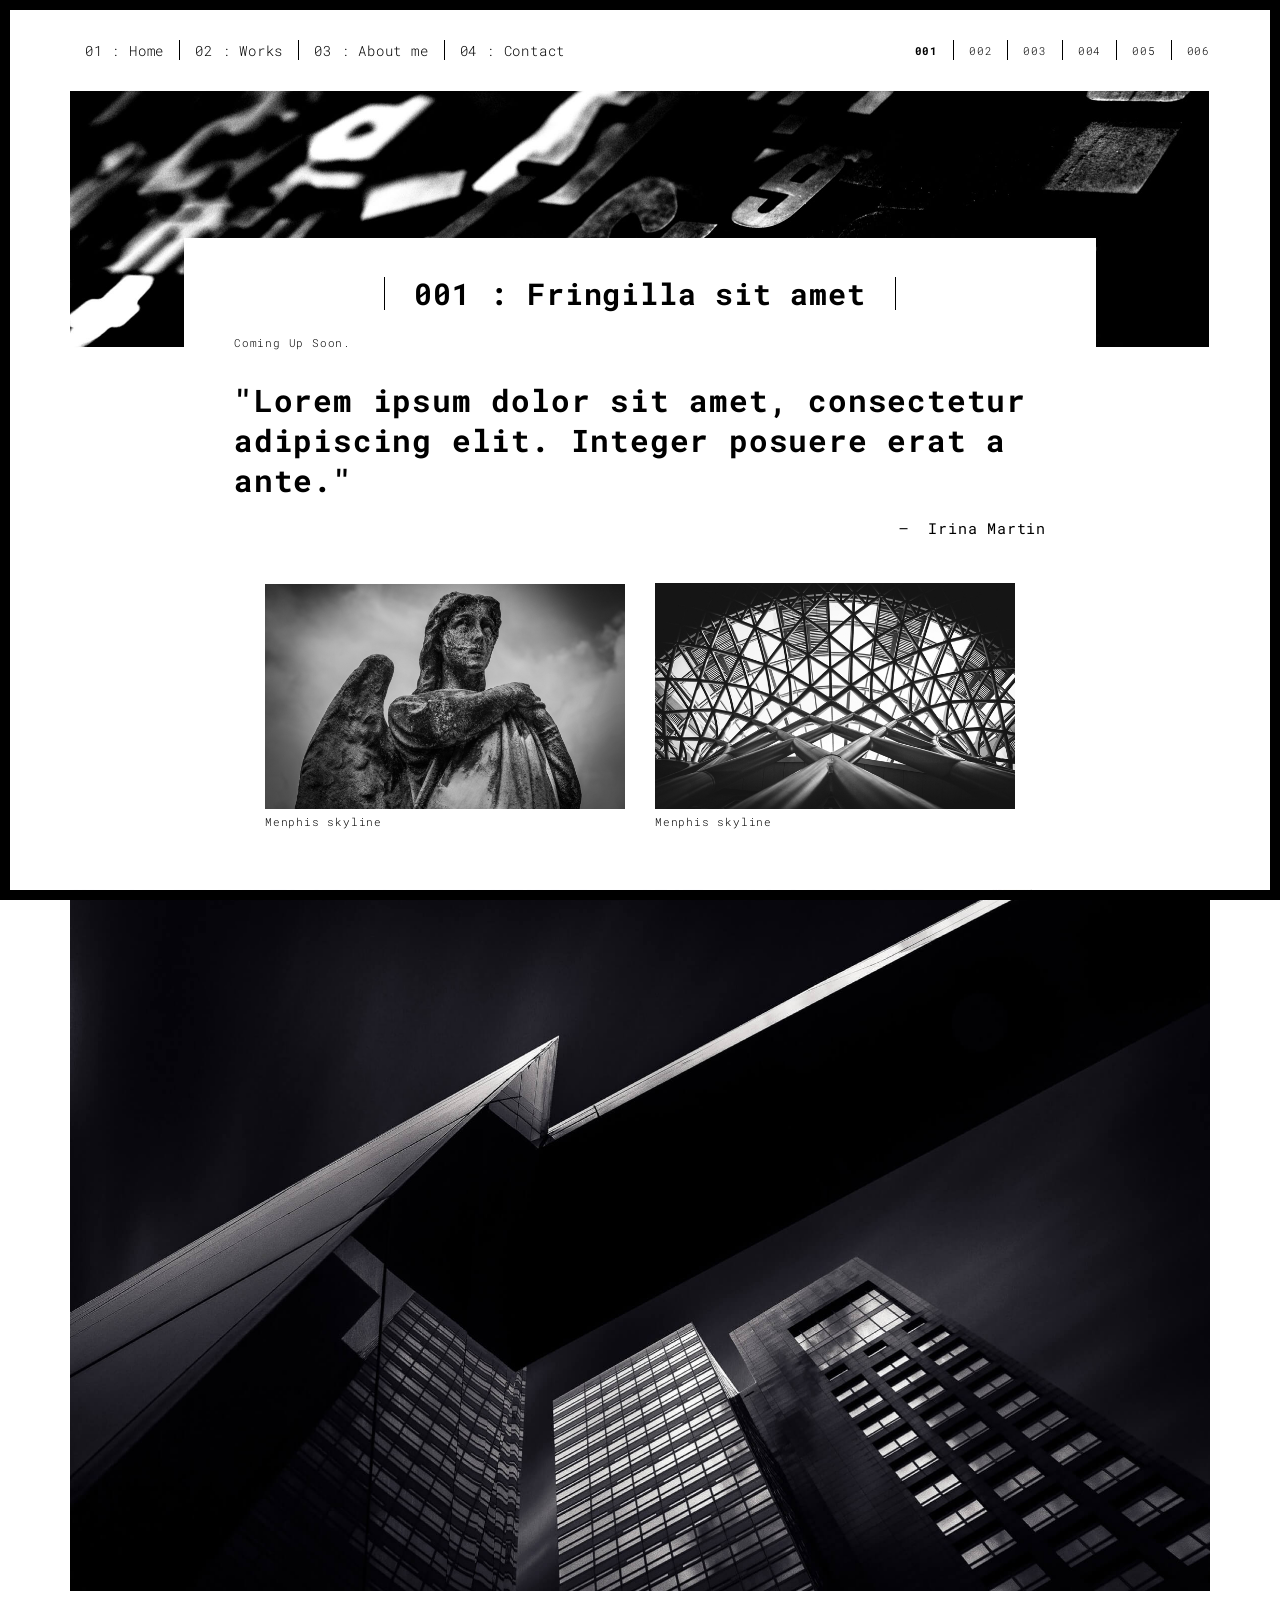
==== commit f72bd234: "Update work.html" ====
--- a/work.html
+++ b/work.html
@@ -12,8 +12,8 @@
   <!-- Disable tap highlight on IE -->
   <meta name="msapplication-tap-highlight" content="no">
   
-  <link rel="apple-touch-icon" sizes="180x180" href="./assets/apple-icon-180x180.png">
-  <link href="./assets/favicon.ico" rel="icon">
+  <link rel="apple-touch-icon" sizes="180x180" href="./apple-icon-180x180.png">
+  <link href="./favicon.ico" rel="icon">
 
   <title>Title page</title>  
 
@@ -62,7 +62,7 @@
   <div class="container">
     <div class="row">
       <div class="col-xs-12">
-        <img src="./assets/images/work001-01.jpg" class="img-responsive" alt="">
+        <img src="./work001-01.jpg" class="img-responsive" alt="">
         <div class="card-container">
           <div class="text-center">
             <h1 class="h2">001 : Fringilla sit amet</h1>
@@ -81,18 +81,18 @@
       <div class="col-md-8 col-md-offset-2 section-container-spacer">
         <div class="row">
           <div class="col-xs-12 col-md-6">
-            <img src="./assets/images/work001-02.jpg" class="img-responsive" alt="">
+            <img src="./work001-02.jpg" class="img-responsive" alt="">
             <p>Menphis skyline</p>
           </div>
           <div class="col-xs-12 col-md-6">
-            <img src="./assets/images/work001-03.jpg" class="img-responsive" alt="">
+            <img src="./work001-03.jpg" class="img-responsive" alt="">
             <p>Menphis skyline</p>
           </div>
         </div>
       </div>
 
       <div class="col-xs-12">
-        <img src="./assets/images/work001-04.jpg" class="img-responsive" alt="">
+        <img src="./work001-04.jpg" class="img-responsive" alt="">
       </div>
 
     </div>
@@ -130,4 +130,4 @@
 
 --> <script type="text/javascript" src="./main.70a66962.js"></script></body>
 
-</html>+</html>
